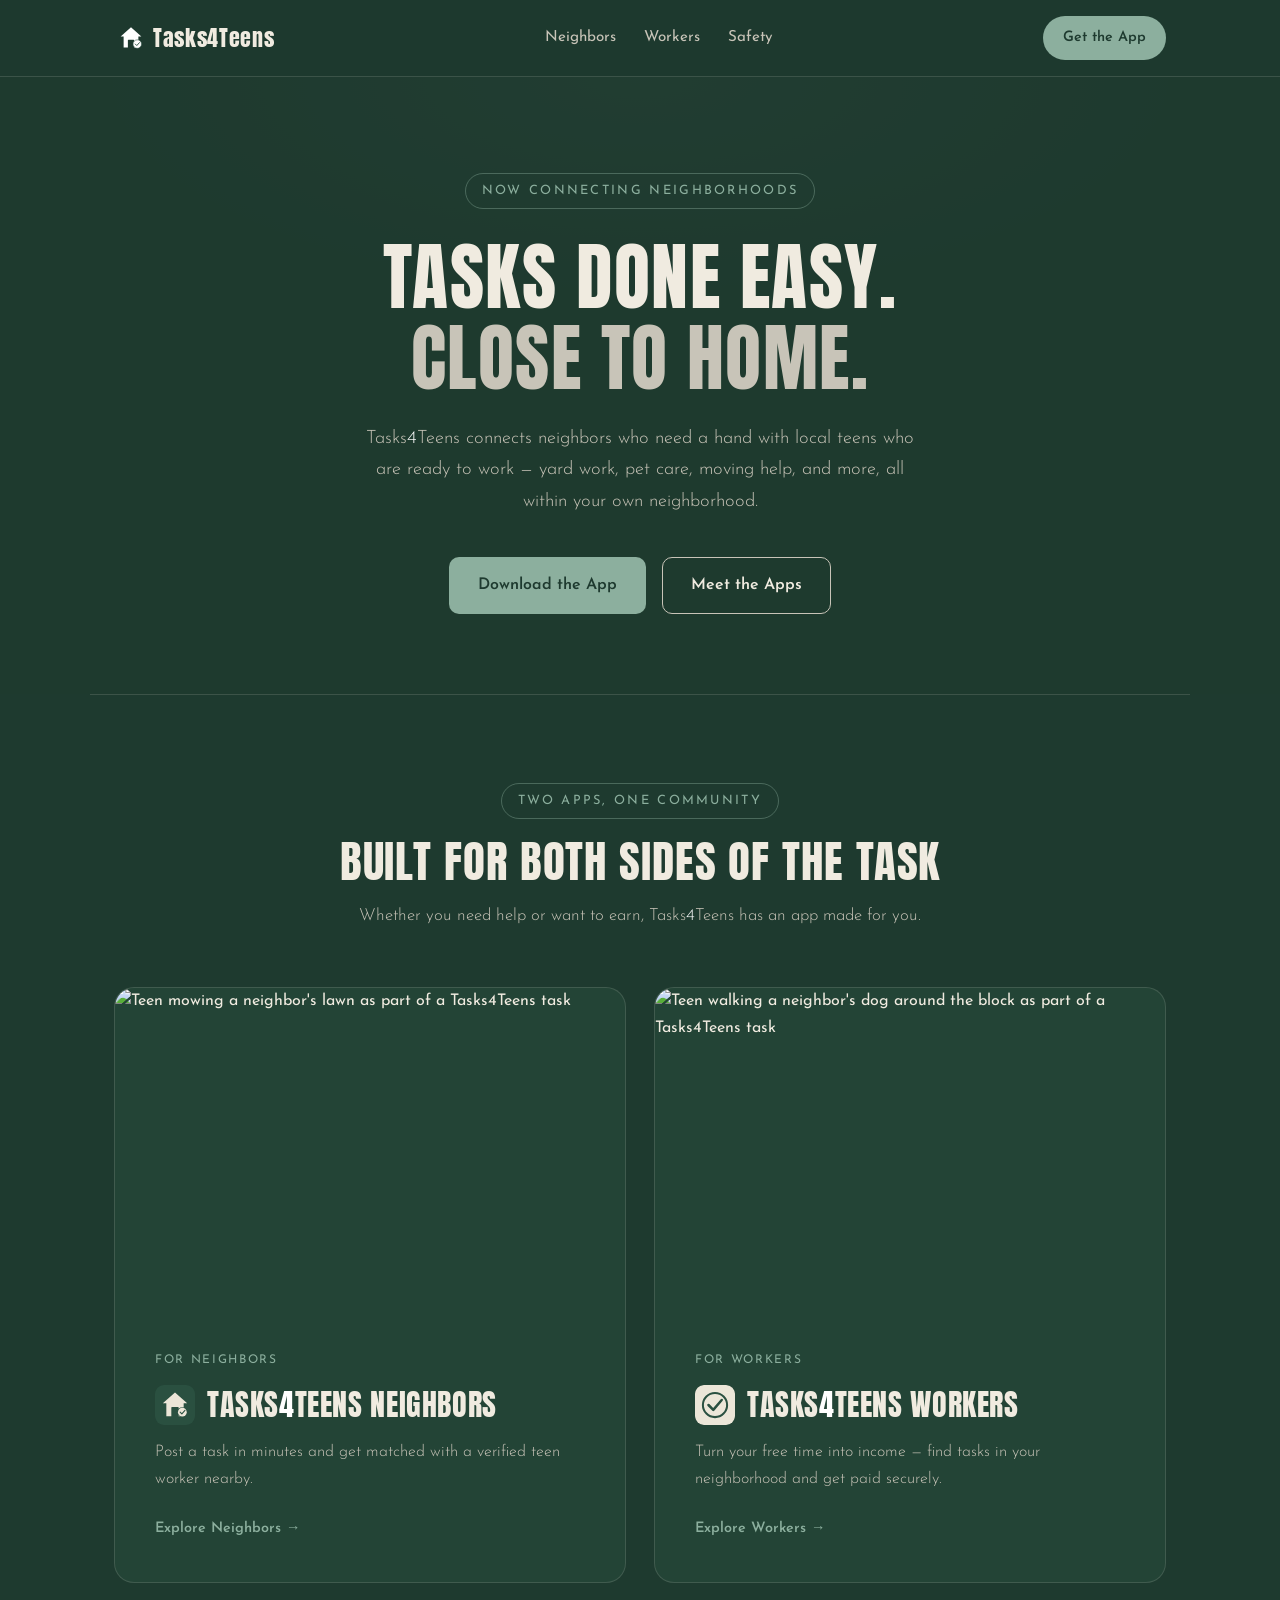
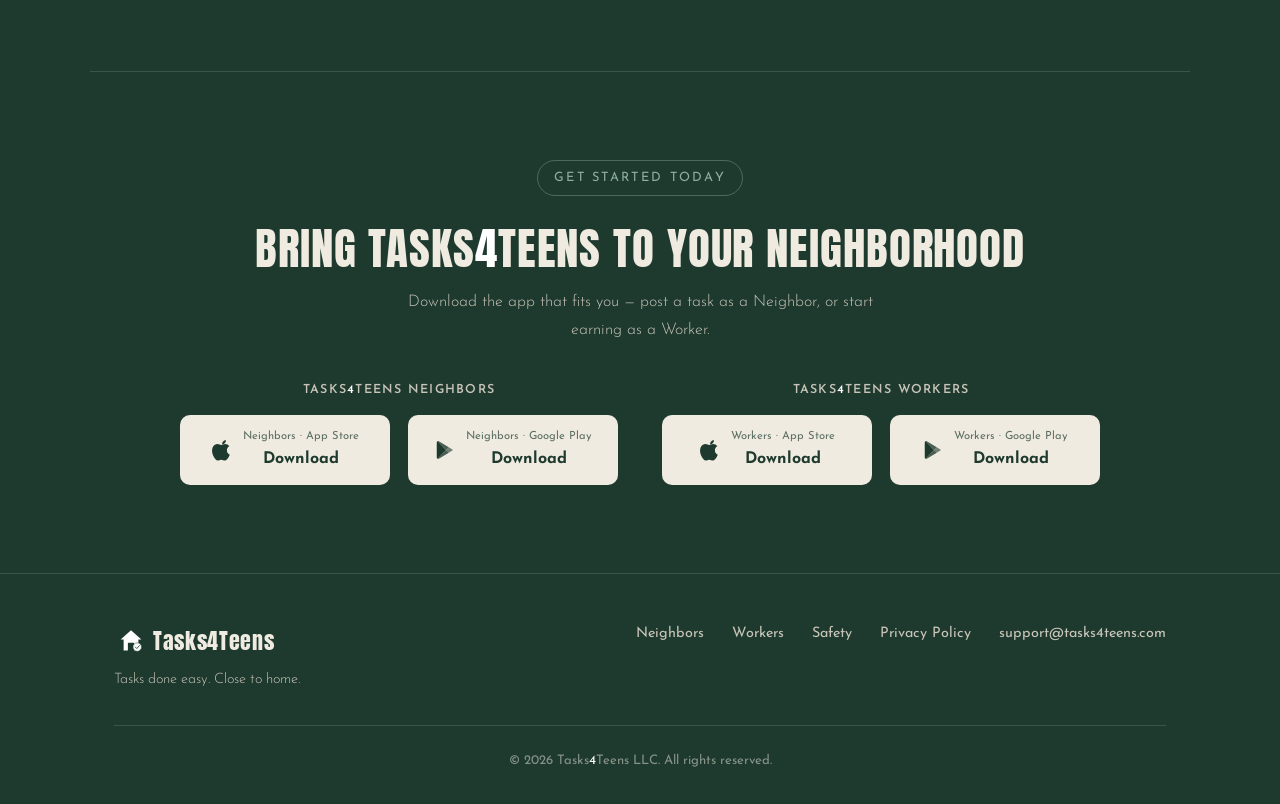
==== index.html @ 69cacaac "Add blurred background photo slideshow to hero (index.html only) Five lifestyle photos crossfade beh" ====
<!DOCTYPE html>
<html lang="en">
<head>
<meta charset="UTF-8">
<meta name="viewport" content="width=device-width, initial-scale=1.0">
<title>Tasks4Teens — Tasks done easy. Close to home.</title>
<meta name="description" content="Tasks4Teens connects neighbors who need help with local teens ready to work. Yard work, pet care, moving help, and more — done easy, close to home.">
<link rel="icon" type="image/svg+xml" href="assets/neighbors-icon-option3-warmcream.svg">
<link rel="preconnect" href="https://fonts.googleapis.com">
<link rel="preconnect" href="https://fonts.gstatic.com" crossorigin>
<link href="https://fonts.googleapis.com/css2?family=Anton&family=Josefin+Sans:wght@300;400;500;600;700&display=swap" rel="stylesheet">
<link rel="stylesheet" href="assets/styles.css">
</head>
<body>

<header>
  <nav class="wrap">
    <a class="logo" href="index.html"><img class="logo-icon" src="assets/logo-mark-white.svg" alt=""><span class="wordmark">Tasks<span>4</span>Teens</span></a>
    <ul class="nav-links">
      <li><a href="neighbors.html">Neighbors</a></li>
      <li><a href="workers.html">Workers</a></li>
      <li><a href="safety.html">Safety</a></li>
    </ul>
    <a href="#download" class="nav-cta">Get the App</a>
  </nav>
</header>

<main>
  <section class="hero">
    <div class="hero-bg" aria-hidden="true">
      <img class="hero-bg-photo" src="https://images.unsplash.com/photo-1758523670991-ee93bc48d81d?auto=format&amp;fit=crop&amp;w=1600&amp;q=70" alt="">
      <img class="hero-bg-photo" src="https://images.unsplash.com/photo-1669833886433-0d54434a58ad?auto=format&amp;fit=crop&amp;w=1600&amp;q=70" alt="" loading="lazy">
      <img class="hero-bg-photo" src="https://images.unsplash.com/photo-1710677442461-52bbc2ce760b?auto=format&amp;fit=crop&amp;w=1600&amp;q=70" alt="" loading="lazy">
      <img class="hero-bg-photo" src="https://images.unsplash.com/photo-1758685733907-42e9651721f5?auto=format&amp;fit=crop&amp;w=1600&amp;q=70" alt="" loading="lazy">
      <img class="hero-bg-photo" src="https://images.unsplash.com/photo-1562778380-180f296dd897?auto=format&amp;fit=crop&amp;w=1600&amp;q=70" alt="" loading="lazy">
      <div class="hero-bg-overlay"></div>
    </div>
    <div class="wrap">
      <span class="eyebrow">Now connecting neighborhoods</span>
      <h1>Tasks done easy.<br><span class="line2">Close to home.</span></h1>
      <p class="sub">Tasks<span style="color:#ffffff">4</span>Teens connects neighbors who need a hand with local teens who are ready to work — yard work, pet care, moving help, and more, all within your own neighborhood.</p>
      <div class="hero-actions">
        <a href="#download" class="btn btn-primary">Download the App</a>
        <a href="#neighbors" class="btn btn-outline">Meet the Apps</a>
      </div>
    </div>
  </section>

  <div class="divider"></div>

  <section id="neighbors">
    <div class="wrap">
      <div class="section-head">
        <span class="eyebrow">Two apps, one community</span>
        <h2>Built for both sides of the task</h2>
        <p>Whether you need help or want to earn, Tasks<span style="color:#ffffff">4</span>Teens has an app made for you.</p>
      </div>
      <div class="audience-grid">
        <a class="audience-card teaser-card" href="neighbors.html">
          <img
            class="card-photo"
            src="https://images.unsplash.com/photo-1690068023694-053da714f95f?auto=format&amp;fit=crop&amp;w=900&amp;q=80"
            alt="Teen mowing a neighbor's lawn as part of a Tasks4Teens task"
            loading="lazy"
          >
          <div class="card-body">
            <span class="tag">For Neighbors</span>
            <div class="card-heading">
              <img class="card-icon" src="assets/neighbors-icon-option3-warmcream.svg" alt="Tasks4Teens Neighbors app icon">
              <h3>Tasks<span style="color:#ffffff">4</span>Teens Neighbors</h3>
            </div>
            <p>Post a task in minutes and get matched with a verified teen worker nearby.</p>
            <span class="teaser-link">Explore Neighbors →</span>
          </div>
        </a>
        <a class="audience-card teaser-card" href="workers.html">
          <img
            class="card-photo"
            src="https://images.unsplash.com/photo-1530700131180-d43d9b8cc41f?auto=format&amp;fit=crop&amp;w=900&amp;q=80"
            alt="Teen walking a neighbor's dog around the block as part of a Tasks4Teens task"
            loading="lazy"
          >
          <div class="card-body">
            <span class="tag">For Workers</span>
            <div class="card-heading">
              <img class="card-icon" src="assets/workers-icon-option3-warmcream.svg" alt="Tasks4Teens Workers app icon">
              <h3>Tasks<span style="color:#ffffff">4</span>Teens Workers</h3>
            </div>
            <p>Turn your free time into income — find tasks in your neighborhood and get paid securely.</p>
            <span class="teaser-link">Explore Workers →</span>
          </div>
        </a>
      </div>
    </div>
  </section>

  <div class="divider"></div>

  <section class="download" id="download">
    <div class="wrap">
      <span class="eyebrow">Get started today</span>
      <h2>Bring Tasks<span style="color:#ffffff">4</span>Teens to your neighborhood</h2>
      <p>Download the app that fits you — post a task as a Neighbor, or start earning as a Worker.</p>
      <div class="download-groups">
        <div class="download-group">
          <span class="download-group-label">Tasks<span style="color:#ffffff">4</span>Teens Neighbors</span>
          <div class="download-buttons">
            <!-- TODO: swap href="#" for the real App Store link once the Neighbors app is approved -->
            <a href="#" class="store-btn" aria-label="Download Tasks4Teens Neighbors on the App Store">
              <svg class="store-icon" viewBox="0 0 24 24" fill="currentColor"><path d="M16.365 1.43c0 1.14-.462 2.09-1.14 2.83-.75.83-1.99 1.47-3.06 1.39-.13-1.09.44-2.24 1.1-2.94.75-.83 2.03-1.44 3.1-1.28zM20.5 17.2c-.53 1.22-.78 1.77-1.46 2.85-.95 1.52-2.29 3.41-3.95 3.42-1.47.02-1.85-.96-3.84-.95-1.99.01-2.41.97-3.88.95-1.66-.02-2.93-1.72-3.88-3.24-2.66-4.2-2.94-9.13-1.3-11.76 1.17-1.88 3.02-2.98 4.75-2.98 1.76 0 2.87 1 4.33 1 1.42 0 2.28-1 4.33-1 1.54 0 3.17.84 4.33 2.29-3.8 2.08-3.18 7.5.57 9.42z"/></svg>
              <span><small>Neighbors · App Store</small><strong>Download</strong></span>
            </a>
            <!-- TODO: swap href="#" for the real Google Play link once the Neighbors app is approved on Android -->
            <a href="#" class="store-btn" aria-label="Download Tasks4Teens Neighbors on Google Play">
              <svg class="store-icon" viewBox="0 0 24 24" fill="currentColor"><path d="M3.6 2.6c-.4.4-.6.9-.6 1.5v15.8c0 .6.2 1.1.6 1.5l.1.1L13 12 3.7 2.5l-.1.1z"/><path d="M16.1 15l-3.1-3-9.4 9.4c.4.4 1 .5 1.6.2l10.9-6.6z" opacity=".8"/><path d="M16.1 9l-3.1 3L3.6 2.6c.4-.4 1-.5 1.6-.2l10.9 6.6z" opacity=".8"/><path d="M16.1 9L19.7 11.1c.5.3.8.8.8.9s-.3.6-.8.9L16.1 15l-3.2-3 3.2-3z" opacity=".6"/></svg>
              <span><small>Neighbors · Google Play</small><strong>Download</strong></span>
            </a>
          </div>
        </div>
        <div class="download-group">
          <span class="download-group-label">Tasks<span style="color:#ffffff">4</span>Teens Workers</span>
          <div class="download-buttons">
            <!-- TODO: swap href="#" for the real App Store link once the Workers app is approved -->
            <a href="#" class="store-btn" aria-label="Download Tasks4Teens Workers on the App Store">
              <svg class="store-icon" viewBox="0 0 24 24" fill="currentColor"><path d="M16.365 1.43c0 1.14-.462 2.09-1.14 2.83-.75.83-1.99 1.47-3.06 1.39-.13-1.09.44-2.24 1.1-2.94.75-.83 2.03-1.44 3.1-1.28zM20.5 17.2c-.53 1.22-.78 1.77-1.46 2.85-.95 1.52-2.29 3.41-3.95 3.42-1.47.02-1.85-.96-3.84-.95-1.99.01-2.41.97-3.88.95-1.66-.02-2.93-1.72-3.88-3.24-2.66-4.2-2.94-9.13-1.3-11.76 1.17-1.88 3.02-2.98 4.75-2.98 1.76 0 2.87 1 4.33 1 1.42 0 2.28-1 4.33-1 1.54 0 3.17.84 4.33 2.29-3.8 2.08-3.18 7.5.57 9.42z"/></svg>
              <span><small>Workers · App Store</small><strong>Download</strong></span>
            </a>
            <!-- TODO: swap href="#" for the real Google Play link once the Workers app is approved -->
            <a href="#" class="store-btn" aria-label="Download Tasks4Teens Workers on Google Play">
              <svg class="store-icon" viewBox="0 0 24 24" fill="currentColor"><path d="M3.6 2.6c-.4.4-.6.9-.6 1.5v15.8c0 .6.2 1.1.6 1.5l.1.1L13 12 3.7 2.5l-.1.1z"/><path d="M16.1 15l-3.1-3-9.4 9.4c.4.4 1 .5 1.6.2l10.9-6.6z" opacity=".8"/><path d="M16.1 9l-3.1 3L3.6 2.6c.4-.4 1-.5 1.6-.2l10.9 6.6z" opacity=".8"/><path d="M16.1 9L19.7 11.1c.5.3.8.8.8.9s-.3.6-.8.9L16.1 15l-3.2-3 3.2-3z" opacity=".6"/></svg>
              <span><small>Workers · Google Play</small><strong>Download</strong></span>
            </a>
          </div>
        </div>
      </div>
    </div>
  </section>
</main>

<footer>
  <div class="wrap">
    <div class="footer-grid">
      <div>
        <a class="logo" href="index.html"><img class="logo-icon" src="assets/logo-mark-white.svg" alt=""><span class="wordmark">Tasks<span>4</span>Teens</span></a>
        <p class="footer-tagline">Tasks done easy. Close to home.</p>
      </div>
      <ul class="footer-links">
        <li><a href="neighbors.html">Neighbors</a></li>
        <li><a href="workers.html">Workers</a></li>
        <li><a href="safety.html">Safety</a></li>
        <li><a href="https://cwbailsco.github.io/tasks4teens-privacy">Privacy Policy</a></li>
        <li><a href="mailto:support@tasks4teens.com">support@tasks4teens.com</a></li>
      </ul>
    </div>
    <div class="footer-bottom">
      &copy; 2026 Tasks<span style="color:#ffffff">4</span>Teens LLC. All rights reserved.
    </div>
  </div>
</footer>

</body>
</html>
---- assets/styles.css ----
/* Tasks4Teens shared site styles — used by index.html, neighbors.html,
   workers.html, safety.html.

   Color tokens are semantic (--surface, --text, --accent, ...) rather than
   named after a literal color, because workers.html re-declares this same
   :root block with light-theme values after this stylesheet loads. Every
   rule below should reference the tokens, never a literal hex/rgb, so a
   page can re-theme itself just by overriding :root. */

:root {
  --surface: #1e3a2f;
  --surface-rgb: 30, 58, 47;
  --surface-alt: #24483a;
  --surface-card: #234436;
  --text: #f0ebe0;
  --text-rgb: 240, 235, 224;
  --text-muted: #c8c4b8;
  --accent: #8caf9e;
  --accent-rgb: 140, 175, 158;
  --accent-hover: #a0c3b2;
  --pill-hover: #ffffff;
  --border: rgba(var(--text-rgb), 0.14);
}

* { box-sizing: border-box; margin: 0; padding: 0; }

html { scroll-behavior: smooth; }

body {
  background: var(--surface);
  color: var(--text);
  font-family: 'Josefin Sans', sans-serif;
  font-weight: 400;
  line-height: 1.7;
  -webkit-font-smoothing: antialiased;
}

h1, h2, h3, .display {
  font-family: 'Anton', sans-serif;
  font-weight: 400;
  text-transform: uppercase;
  letter-spacing: 0.02em;
  line-height: 1.1;
}

a { color: var(--accent); text-decoration: none; }
a:hover { text-decoration: underline; }

img, svg { max-width: 100%; display: block; }

.wrap {
  max-width: 1100px;
  margin: 0 auto;
  padding: 0 24px;
}

/* Nav */
header {
  position: sticky;
  top: 0;
  z-index: 50;
  background: rgba(var(--surface-rgb), 0.92);
  backdrop-filter: blur(8px);
  border-bottom: 1px solid var(--border);
}
nav.wrap {
  display: flex;
  align-items: center;
  justify-content: space-between;
  padding-top: 16px;
  padding-bottom: 16px;
}
.logo {
  display: inline-flex;
  align-items: center;
  gap: 5px;
  font-family: 'Anton', sans-serif;
  font-size: 1.4rem;
  letter-spacing: 0.03em;
  color: var(--text);
}
.logo:hover { text-decoration: none; }
.logo-icon {
  width: 34px;
  height: 34px;
  flex-shrink: 0;
}
.nav-links {
  display: flex;
  gap: 28px;
  list-style: none;
  font-size: 0.95rem;
}
.nav-links a { color: var(--text-muted); }
.nav-links a.active { color: var(--text); font-weight: 600; }
.nav-cta {
  background: var(--accent);
  color: var(--surface);
  padding: 10px 20px;
  border-radius: 999px;
  font-weight: 600;
  font-size: 0.9rem;
}
.nav-cta:hover { text-decoration: none; background: var(--accent-hover); }
.nav-toggle { display: none; }

@media (max-width: 720px) {
  .nav-links { display: none; }
}

/* Hero */
.hero {
  position: relative;
  overflow: hidden;
  padding: 96px 0 80px;
  text-align: center;
  background:
    radial-gradient(ellipse 60% 50% at 50% 0%, rgba(var(--accent-rgb), 0.14), transparent 70%),
    var(--surface);
}
.hero-bg {
  position: absolute;
  inset: 0;
  z-index: 0;
  overflow: hidden;
}
.hero-bg-photo {
  position: absolute;
  inset: 0;
  width: 100%;
  height: 100%;
  object-fit: cover;
  filter: blur(8px);
  opacity: 0;
  animation: heroBgFade 27.5s infinite;
}
.hero-bg-photo:nth-child(1) { animation-delay: 0s; }
.hero-bg-photo:nth-child(2) { animation-delay: 5.5s; }
.hero-bg-photo:nth-child(3) { animation-delay: 11s; }
.hero-bg-photo:nth-child(4) { animation-delay: 16.5s; }
.hero-bg-photo:nth-child(5) { animation-delay: 22s; }
.hero-bg-overlay {
  position: absolute;
  inset: 0;
  background: rgba(30, 58, 47, 0.8);
}
.hero > .wrap {
  position: relative;
  z-index: 1;
}

@keyframes heroBgFade {
  0%, 100% { opacity: 0; }
  5% { opacity: 1; }
  15% { opacity: 1; }
  20% { opacity: 0; }
}

@media (prefers-reduced-motion: reduce) {
  .hero-bg-photo {
    animation: none;
    opacity: 0;
  }
  .hero-bg-photo:first-child {
    opacity: 1;
  }
}
.eyebrow {
  display: inline-block;
  font-size: 0.8rem;
  letter-spacing: 0.18em;
  text-transform: uppercase;
  color: var(--accent);
  border: 1px solid rgba(var(--accent-rgb), 0.4);
  border-radius: 999px;
  padding: 6px 16px;
  margin-bottom: 28px;
}
.hero h1 {
  font-size: clamp(2.6rem, 6vw, 4.6rem);
  color: var(--text);
  margin-bottom: 8px;
}
.hero h1 .line2 { color: var(--text-muted); }
.hero p.sub {
  max-width: 560px;
  margin: 24px auto 40px;
  font-size: 1.15rem;
  color: var(--text-muted);
  font-weight: 300;
}
.hero-actions {
  display: flex;
  gap: 16px;
  justify-content: center;
  flex-wrap: wrap;
}

/* Page intro (used by neighbors/workers/safety in place of the hero) */
.page-intro { padding: 64px 0 56px; }
.page-title-row {
  display: flex;
  align-items: center;
  justify-content: center;
  gap: 14px;
  margin-bottom: 12px;
}
.page-icon {
  width: 48px;
  height: 48px;
  border-radius: 11px;
  flex-shrink: 0;
}

/* Buttons */
.btn {
  display: inline-flex;
  align-items: center;
  gap: 10px;
  padding: 14px 28px;
  border-radius: 10px;
  font-weight: 600;
  font-size: 1rem;
  border: 1px solid transparent;
  transition: transform 0.15s ease, background 0.15s ease;
}
.btn:hover { transform: translateY(-2px); text-decoration: none; }
.btn-primary { background: var(--accent); color: var(--surface); }
.btn-primary:hover { background: var(--accent-hover); }
.btn-outline { border-color: var(--text-muted); color: var(--text); }
.btn-outline:hover { background: rgba(var(--text-rgb), 0.06); }

.store-btn {
  display: inline-flex;
  align-items: center;
  gap: 10px;
  background: var(--text);
  color: var(--surface);
  padding: 12px 22px;
  border-radius: 10px;
  font-weight: 600;
  min-width: 210px;
  justify-content: center;
}
.store-btn:hover { background: var(--pill-hover); text-decoration: none; transform: translateY(-2px); }
.store-btn small { display: block; font-weight: 400; font-size: 0.7rem; opacity: 0.7; }
.store-btn strong { font-size: 1rem; font-family: 'Josefin Sans', sans-serif; }
.store-icon { width: 22px; height: 22px; flex-shrink: 0; }

/* Section framing */
section { padding: 88px 0; }
.section-head { text-align: center; max-width: 640px; margin: 0 auto 56px; }
.section-head .eyebrow { margin-bottom: 18px; }
.section-head h1, .section-head h2 { font-size: clamp(2rem, 4vw, 2.8rem); color: var(--text); margin-bottom: 16px; }
.section-head p { color: var(--text-muted); font-size: 1.05rem; font-weight: 300; }

.divider {
  height: 1px;
  background: var(--border);
  max-width: 1100px;
  margin: 0 auto;
}

/* Neighbors / Workers cards */
.audience-grid {
  display: grid;
  grid-template-columns: 1fr 1fr;
  gap: 28px;
}
@media (max-width: 800px) {
  .audience-grid { grid-template-columns: 1fr; }
}
.audience-card {
  background: var(--surface-card);
  border: 1px solid var(--border);
  border-radius: 20px;
  overflow: hidden;
}
.detail-card {
  max-width: 640px;
  margin: 0 auto;
}
.teaser-card {
  display: block;
  color: inherit;
  transition: transform 0.15s ease, border-color 0.15s ease;
}
.teaser-card:hover {
  transform: translateY(-3px);
  border-color: rgba(var(--accent-rgb), 0.5);
  text-decoration: none;
}
.teaser-link {
  display: inline-flex;
  align-items: center;
  gap: 6px;
  color: var(--accent);
  font-weight: 600;
  font-size: 0.9rem;
}
.card-photo {
  width: 100%;
  aspect-ratio: 16 / 10;
  object-fit: cover;
  display: block;
}
.card-body {
  padding: 40px;
}
.audience-card .tag {
  display: inline-block;
  font-size: 0.75rem;
  letter-spacing: 0.14em;
  text-transform: uppercase;
  color: var(--accent);
  margin-bottom: 14px;
}
.card-heading {
  display: flex;
  align-items: center;
  gap: 12px;
  margin-bottom: 14px;
}
.card-icon {
  width: 40px;
  height: 40px;
  border-radius: 9px;
  flex-shrink: 0;
}
.audience-card h3 {
  font-size: 1.9rem;
  color: var(--text);
}
.audience-card p {
  color: var(--text-muted);
  font-weight: 300;
  margin-bottom: 22px;
}
.audience-card ul {
  list-style: none;
  margin-bottom: 26px;
}
.audience-card li {
  padding-left: 26px;
  position: relative;
  margin-bottom: 10px;
  color: var(--text);
  font-size: 0.95rem;
}
.audience-card li::before {
  content: "✓";
  position: absolute;
  left: 0;
  color: var(--accent);
  font-weight: 700;
}
.detail-card ul {
  margin-bottom: 0;
}

/* How it works */
.steps {
  display: grid;
  grid-template-columns: repeat(3, 1fr);
  gap: 32px;
}
@media (max-width: 800px) {
  .steps { grid-template-columns: 1fr; }
}
.step {
  text-align: center;
  padding: 0 12px;
}
.step-num {
  width: 56px;
  height: 56px;
  border-radius: 50%;
  background: rgba(var(--accent-rgb), 0.12);
  border: 1px solid rgba(var(--accent-rgb), 0.4);
  color: var(--accent);
  font-family: 'Anton', sans-serif;
  font-size: 1.4rem;
  display: flex;
  align-items: center;
  justify-content: center;
  margin: 0 auto 20px;
}
.step h3 {
  font-size: 1.2rem;
  color: var(--text);
  margin-bottom: 10px;
  text-transform: none;
  font-family: 'Josefin Sans', sans-serif;
  font-weight: 700;
}
.step p {
  color: var(--text-muted);
  font-size: 0.95rem;
  font-weight: 300;
}

/* Trust & safety */
.trust {
  background: var(--surface-alt);
}
.trust-grid {
  display: grid;
  grid-template-columns: repeat(4, 1fr);
  gap: 24px;
}
@media (max-width: 900px) {
  .trust-grid { grid-template-columns: repeat(2, 1fr); }
}
@media (max-width: 520px) {
  .trust-grid { grid-template-columns: 1fr; }
}
.trust-item {
  text-align: center;
  padding: 8px;
}
.trust-icon {
  width: 48px;
  height: 48px;
  margin: 0 auto 16px;
  color: var(--accent);
}
.trust-item h3 {
  font-size: 1rem;
  color: var(--text);
  text-transform: none;
  font-family: 'Josefin Sans', sans-serif;
  font-weight: 700;
  margin-bottom: 8px;
}
.trust-item p {
  color: var(--text-muted);
  font-size: 0.9rem;
  font-weight: 300;
}

/* Download CTA */
.download {
  text-align: center;
}
.download h2 { font-size: clamp(2rem, 4vw, 2.8rem); margin-bottom: 16px; }
.download p { color: var(--text-muted); max-width: 480px; margin: 0 auto 36px; font-weight: 300; }
.download-buttons {
  display: flex;
  gap: 18px;
  justify-content: center;
  flex-wrap: wrap;
}
.download-groups {
  display: flex;
  gap: 44px;
  justify-content: center;
  flex-wrap: wrap;
}
.download-group {
  display: flex;
  flex-direction: column;
  align-items: center;
  gap: 14px;
}
.download-group-label {
  font-size: 0.78rem;
  font-weight: 600;
  letter-spacing: 0.1em;
  text-transform: uppercase;
  color: var(--text-muted);
}

/* Footer */
footer {
  border-top: 1px solid var(--border);
  padding: 48px 0 32px;
}
.footer-grid {
  display: flex;
  justify-content: space-between;
  align-items: flex-start;
  flex-wrap: wrap;
  gap: 24px;
  margin-bottom: 32px;
}
footer .logo { margin-bottom: 8px; }
.footer-tagline {
  color: var(--text-muted);
  font-size: 0.9rem;
  font-weight: 300;
}
.footer-links {
  display: flex;
  gap: 28px;
  list-style: none;
  font-size: 0.9rem;
}
.footer-links a { color: var(--text-muted); }
.footer-bottom {
  color: rgba(var(--text-rgb), 0.5);
  font-size: 0.82rem;
  text-align: center;
  padding-top: 24px;
  border-top: 1px solid var(--border);
}
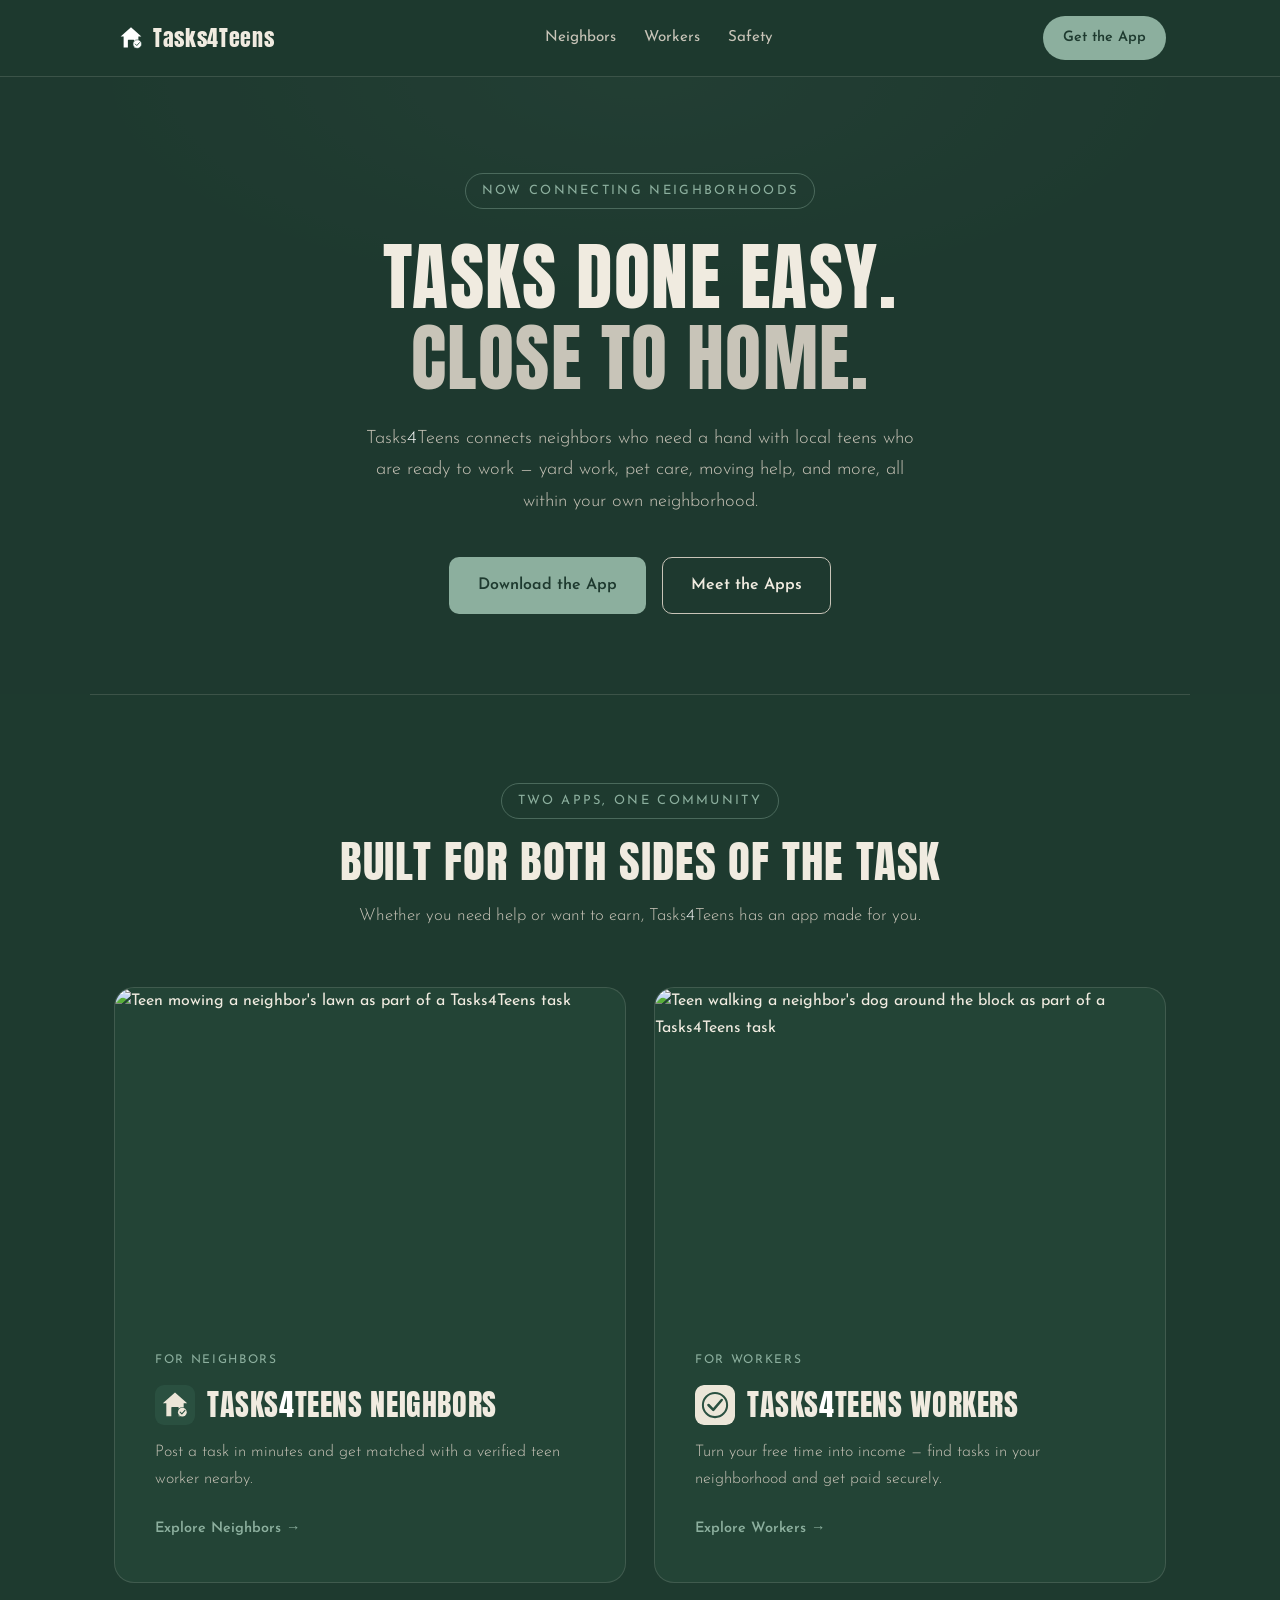
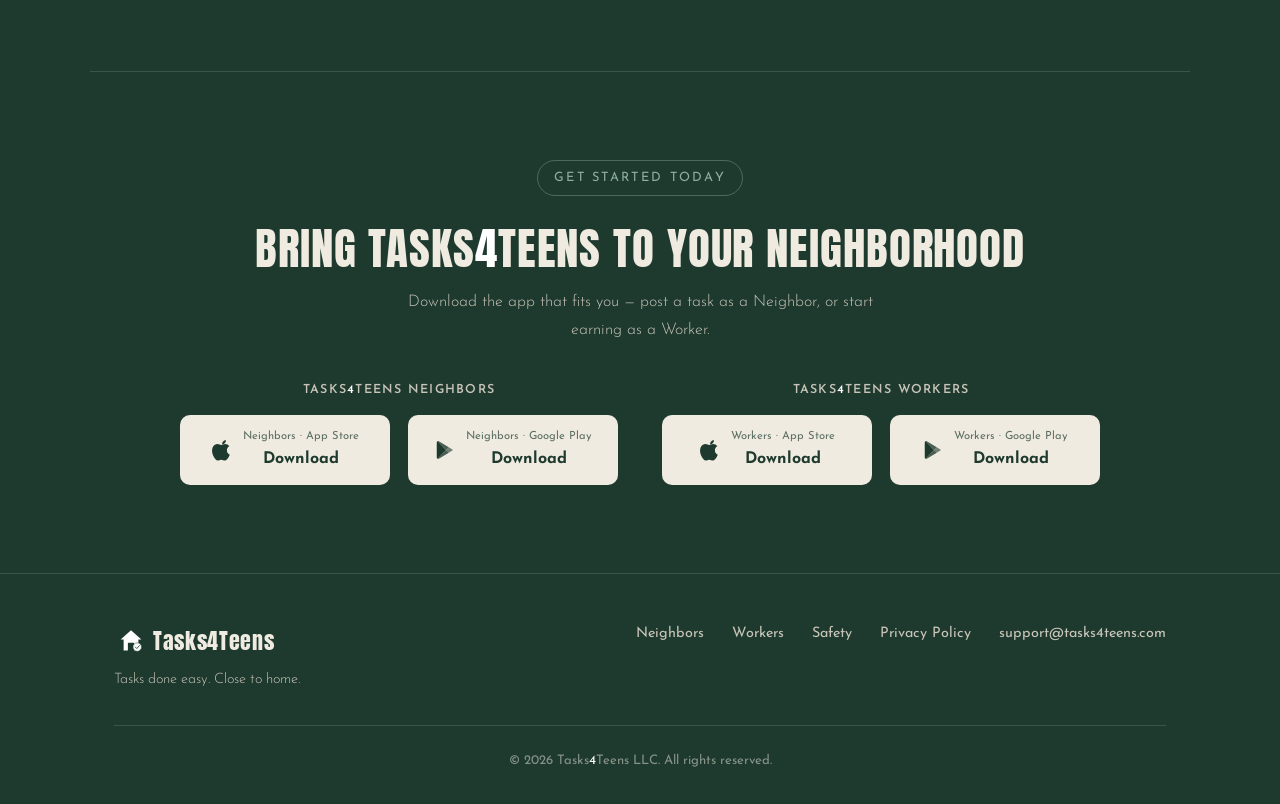
==== commit d81080fe: "Lighten hero overlay and swap in the requested 5-photo set Overlay opacity: rgba(30,58,47,0.8) -> 0." ====
--- a/index.html
+++ b/index.html
@@ -28,11 +28,11 @@
 <main>
   <section class="hero">
     <div class="hero-bg" aria-hidden="true">
-      <img class="hero-bg-photo" src="https://images.unsplash.com/photo-1758523670991-ee93bc48d81d?auto=format&amp;fit=crop&amp;w=1600&amp;q=70" alt="">
-      <img class="hero-bg-photo" src="https://images.unsplash.com/photo-1669833886433-0d54434a58ad?auto=format&amp;fit=crop&amp;w=1600&amp;q=70" alt="" loading="lazy">
-      <img class="hero-bg-photo" src="https://images.unsplash.com/photo-1710677442461-52bbc2ce760b?auto=format&amp;fit=crop&amp;w=1600&amp;q=70" alt="" loading="lazy">
-      <img class="hero-bg-photo" src="https://images.unsplash.com/photo-1758685733907-42e9651721f5?auto=format&amp;fit=crop&amp;w=1600&amp;q=70" alt="" loading="lazy">
-      <img class="hero-bg-photo" src="https://images.unsplash.com/photo-1562778380-180f296dd897?auto=format&amp;fit=crop&amp;w=1600&amp;q=70" alt="" loading="lazy">
+      <img class="hero-bg-photo" src="https://images.unsplash.com/photo-1710677442461-52bbc2ce760b?auto=format&amp;fit=crop&amp;w=1600&amp;q=70" alt="">
+      <img class="hero-bg-photo" src="https://images.unsplash.com/photo-1483385573908-0a2108937c4a?auto=format&amp;fit=crop&amp;w=1600&amp;q=70" alt="" loading="lazy">
+      <img class="hero-bg-photo" src="https://images.unsplash.com/photo-1731082686849-d2e0a4d2c70c?auto=format&amp;fit=crop&amp;w=1600&amp;q=70" alt="" loading="lazy">
+      <img class="hero-bg-photo" src="https://images.unsplash.com/photo-1683536816488-5cd8f78f7bbe?auto=format&amp;fit=crop&amp;w=1600&amp;q=70" alt="" loading="lazy">
+      <img class="hero-bg-photo" src="https://images.unsplash.com/photo-1673865642228-288f5db96954?auto=format&amp;fit=crop&amp;w=1600&amp;q=70" alt="" loading="lazy">
       <div class="hero-bg-overlay"></div>
     </div>
     <div class="wrap">
--- a/assets/styles.css
+++ b/assets/styles.css
@@ -130,7 +130,6 @@
   width: 100%;
   height: 100%;
   object-fit: cover;
-  filter: blur(8px);
   opacity: 0;
   animation: heroBgFade 27.5s infinite;
 }
@@ -142,7 +141,7 @@
 .hero-bg-overlay {
   position: absolute;
   inset: 0;
-  background: rgba(30, 58, 47, 0.8);
+  background: rgba(30, 58, 47, 0.7);
 }
 .hero > .wrap {
   position: relative;
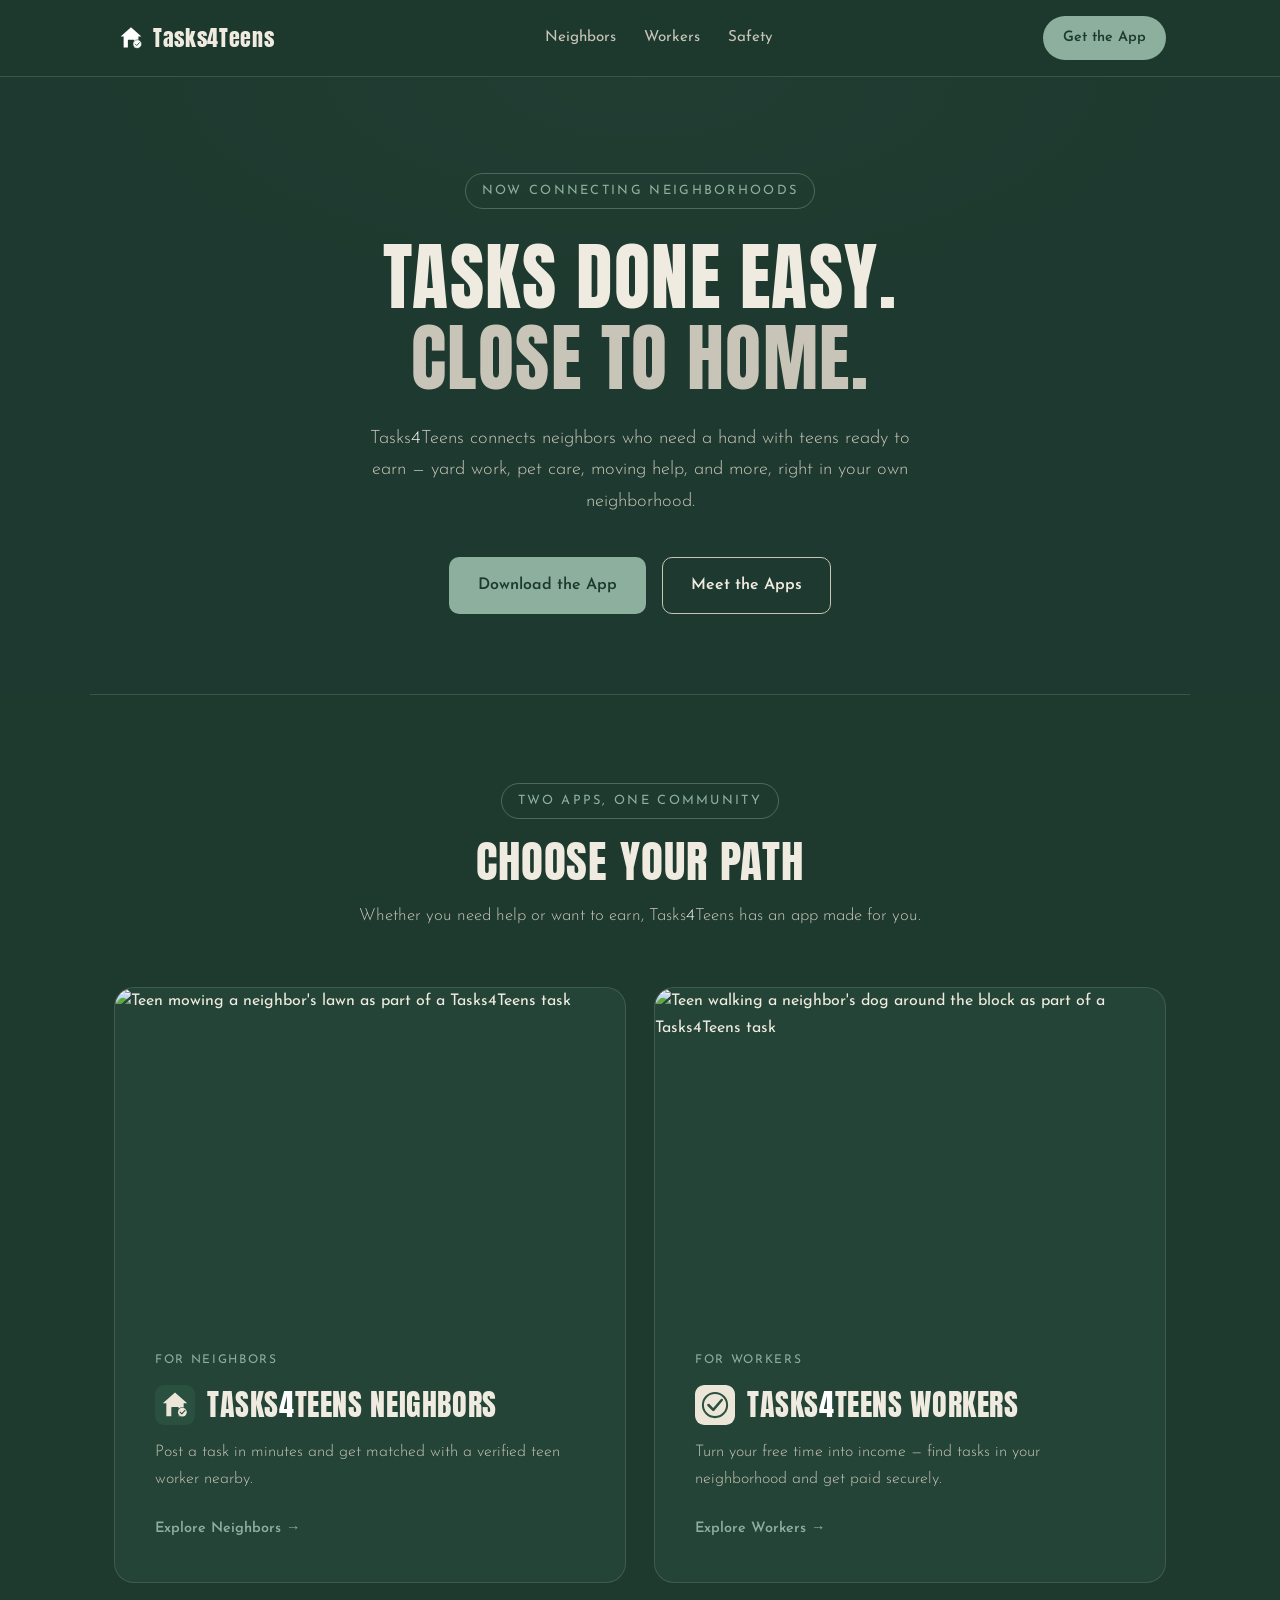
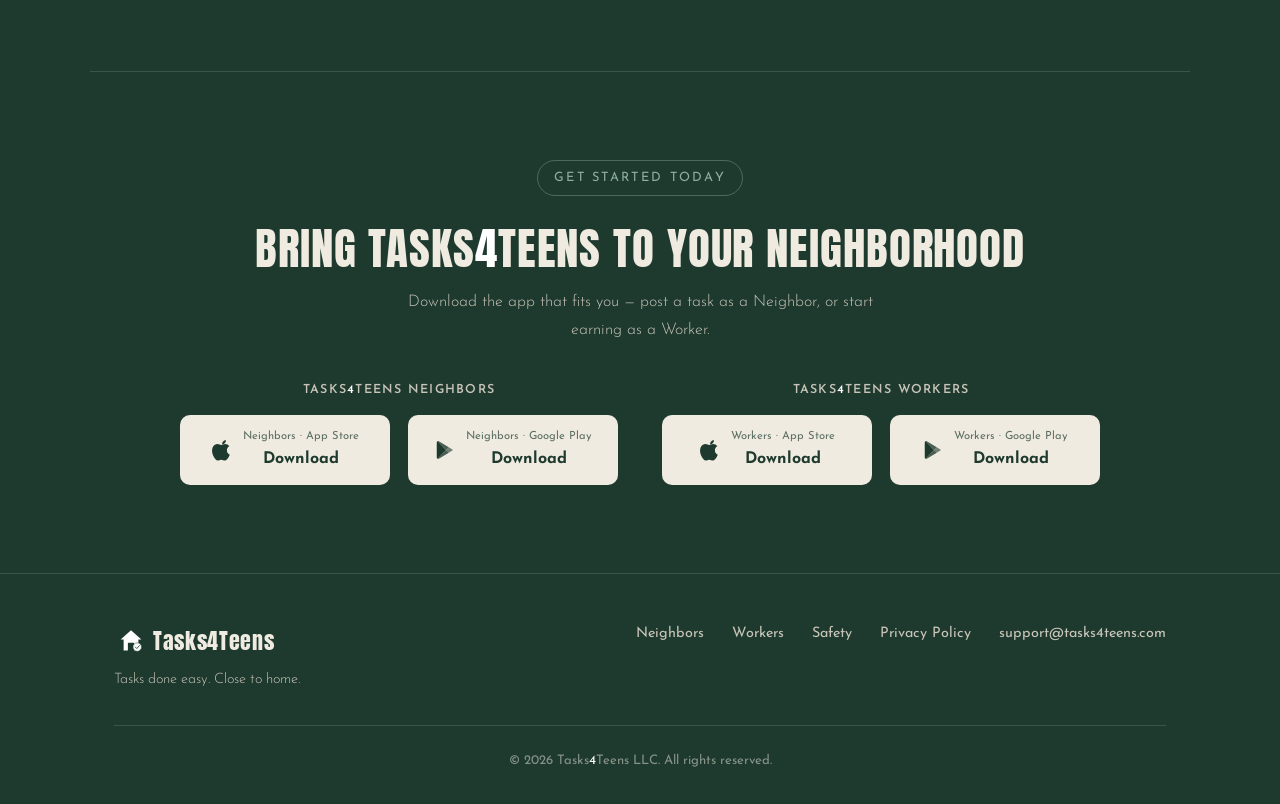
==== commit 8c04e72b: "Simplify teaser heading, refresh hero subhead copy - Teaser section h2: "Built for both sides of the" ====
--- a/index.html
+++ b/index.html
@@ -38,7 +38,7 @@
     <div class="wrap">
       <span class="eyebrow">Now connecting neighborhoods</span>
       <h1>Tasks done easy.<br><span class="line2">Close to home.</span></h1>
-      <p class="sub">Tasks<span style="color:#ffffff">4</span>Teens connects neighbors who need a hand with local teens who are ready to work — yard work, pet care, moving help, and more, all within your own neighborhood.</p>
+      <p class="sub">Tasks<span style="color:#ffffff">4</span>Teens connects neighbors who need a hand with teens ready to earn — yard work, pet care, moving help, and more, right in your own neighborhood.</p>
       <div class="hero-actions">
         <a href="#download" class="btn btn-primary">Download the App</a>
         <a href="#neighbors" class="btn btn-outline">Meet the Apps</a>
@@ -52,7 +52,7 @@
     <div class="wrap">
       <div class="section-head">
         <span class="eyebrow">Two apps, one community</span>
-        <h2>Built for both sides of the task</h2>
+        <h2>Choose your path</h2>
         <p>Whether you need help or want to earn, Tasks<span style="color:#ffffff">4</span>Teens has an app made for you.</p>
       </div>
       <div class="audience-grid">
--- a/assets/styles.css
+++ b/assets/styles.css
@@ -130,8 +130,8 @@
   width: 100%;
   height: 100%;
   object-fit: cover;
-  opacity: 0;
-  animation: heroBgFade 27.5s infinite;
+  transform: translateX(100%);
+  animation: heroBgSlide 27.5s infinite;
 }
 .hero-bg-photo:nth-child(1) { animation-delay: 0s; }
 .hero-bg-photo:nth-child(2) { animation-delay: 5.5s; }
@@ -141,23 +141,24 @@
 .hero-bg-overlay {
   position: absolute;
   inset: 0;
-  background: rgba(30, 58, 47, 0.7);
+  background: rgba(30, 58, 47, 0.77);
 }
 .hero > .wrap {
   position: relative;
   z-index: 1;
 }
 
-@keyframes heroBgFade {
-  0%, 100% { opacity: 0; }
-  5% { opacity: 1; }
-  15% { opacity: 1; }
-  20% { opacity: 0; }
+@keyframes heroBgSlide {
+  0% { transform: translateX(100%); }
+  5% { transform: translateX(0%); }
+  20% { transform: translateX(0%); }
+  25%, 100% { transform: translateX(-100%); }
 }
 
 @media (prefers-reduced-motion: reduce) {
   .hero-bg-photo {
     animation: none;
+    transform: none;
     opacity: 0;
   }
   .hero-bg-photo:first-child {
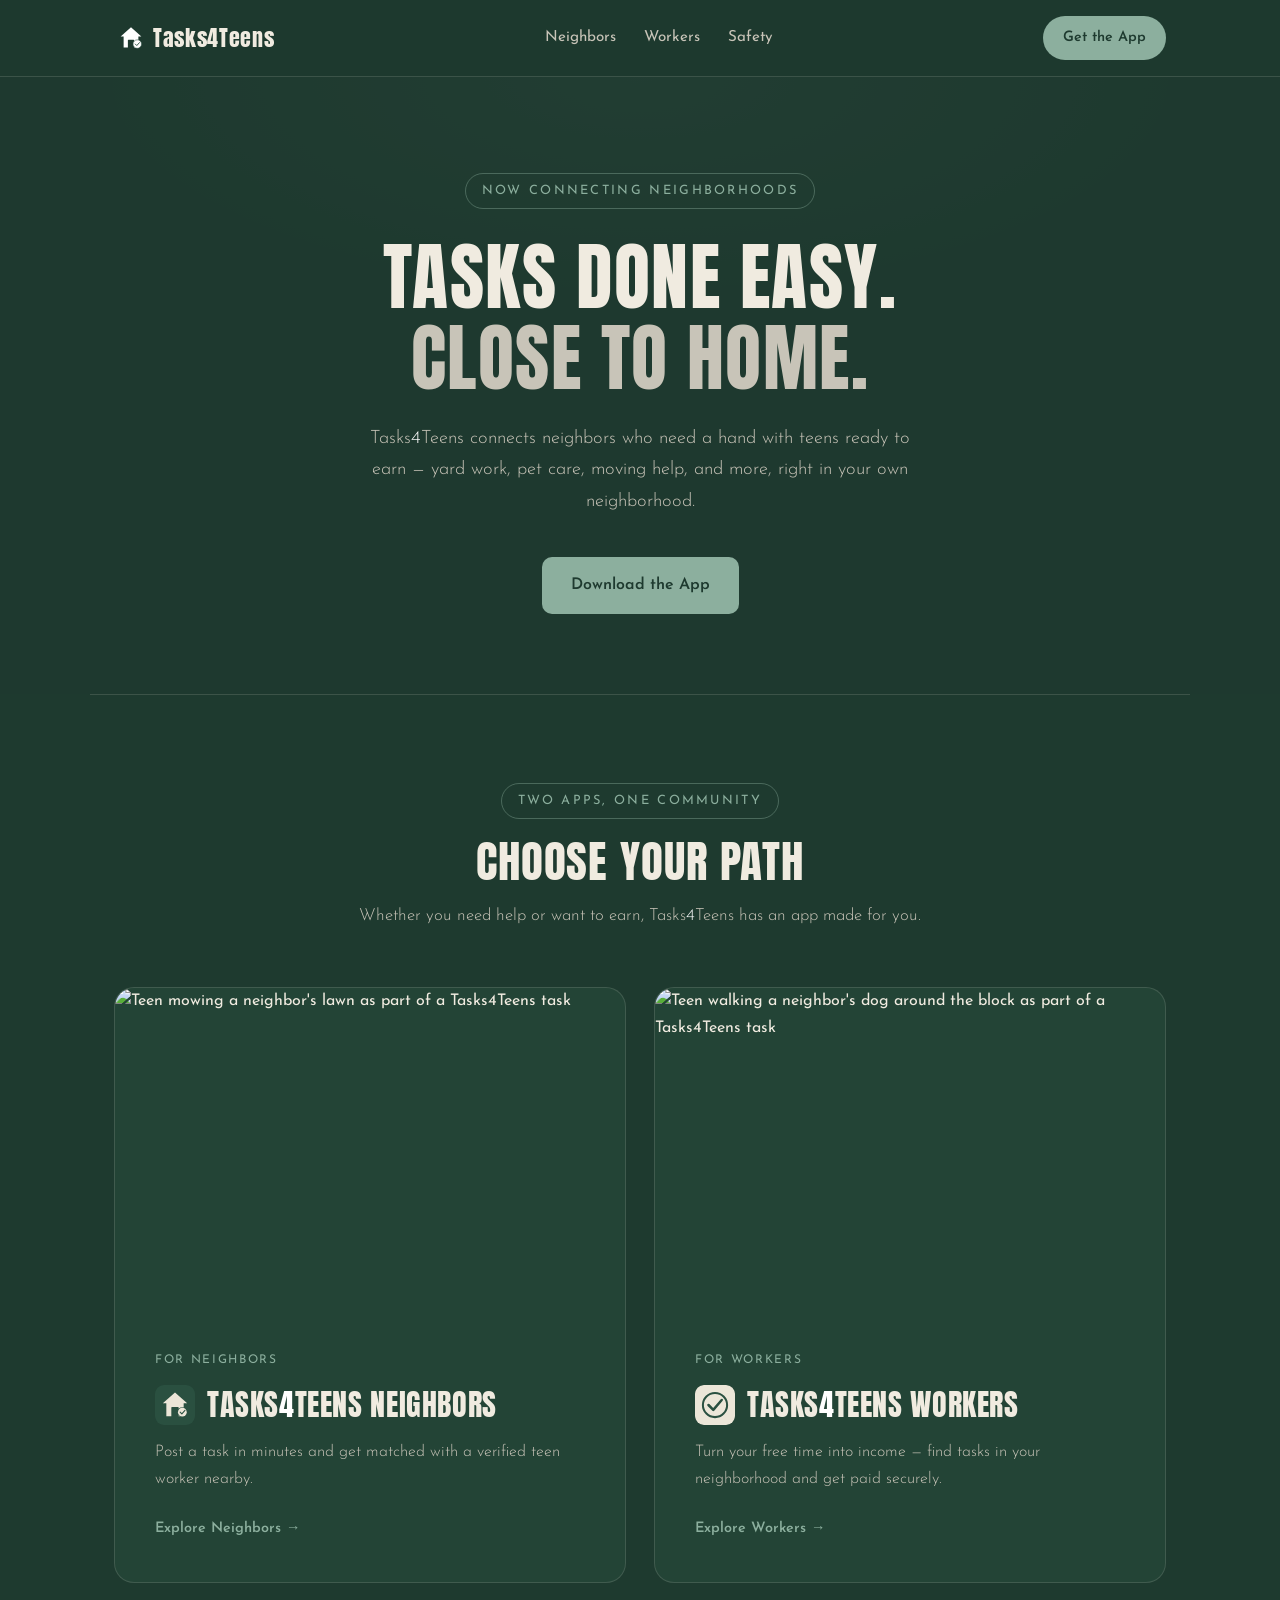
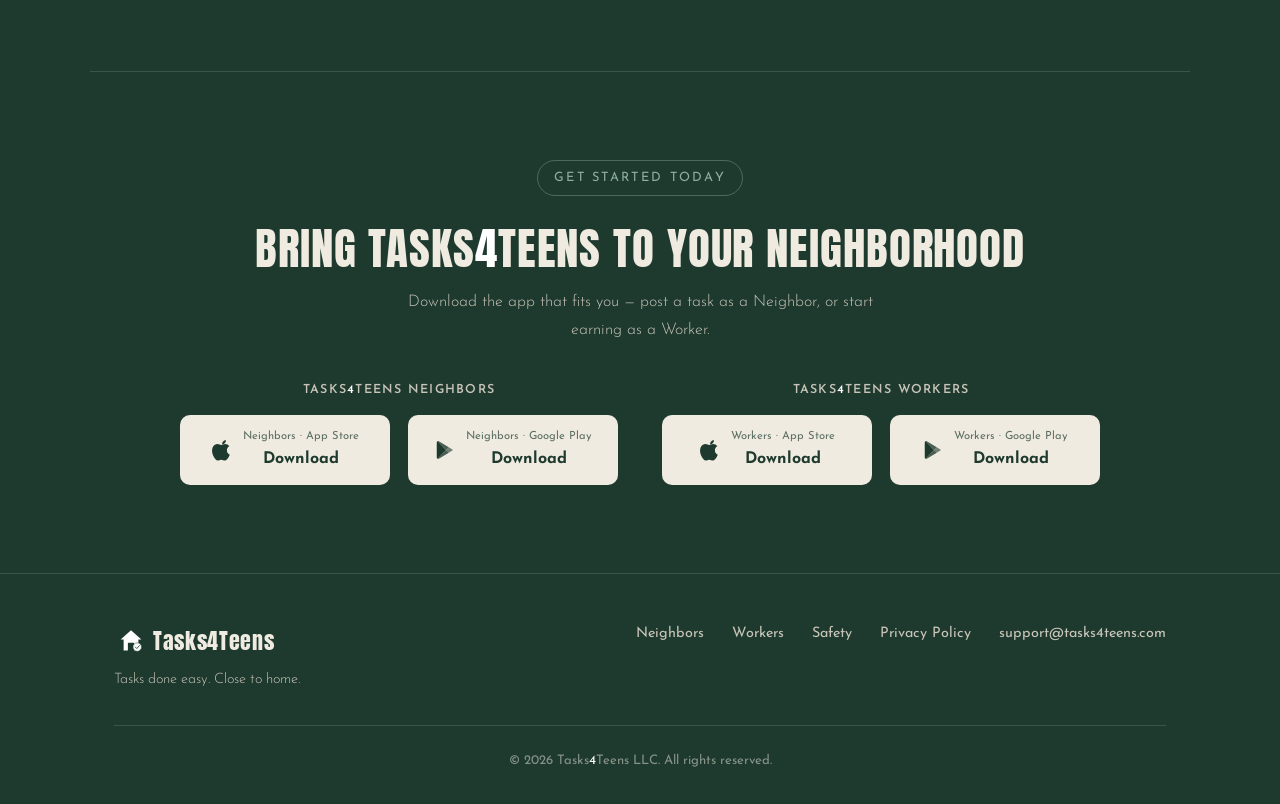
==== commit 6337d581: "Remove redundant "Meet the Apps" hero button The previous commit renamed the teaser section's h2 hea" ====
--- a/index.html
+++ b/index.html
@@ -41,7 +41,6 @@
       <p class="sub">Tasks<span style="color:#ffffff">4</span>Teens connects neighbors who need a hand with teens ready to earn — yard work, pet care, moving help, and more, right in your own neighborhood.</p>
       <div class="hero-actions">
         <a href="#download" class="btn btn-primary">Download the App</a>
-        <a href="#neighbors" class="btn btn-outline">Meet the Apps</a>
       </div>
     </div>
   </section>
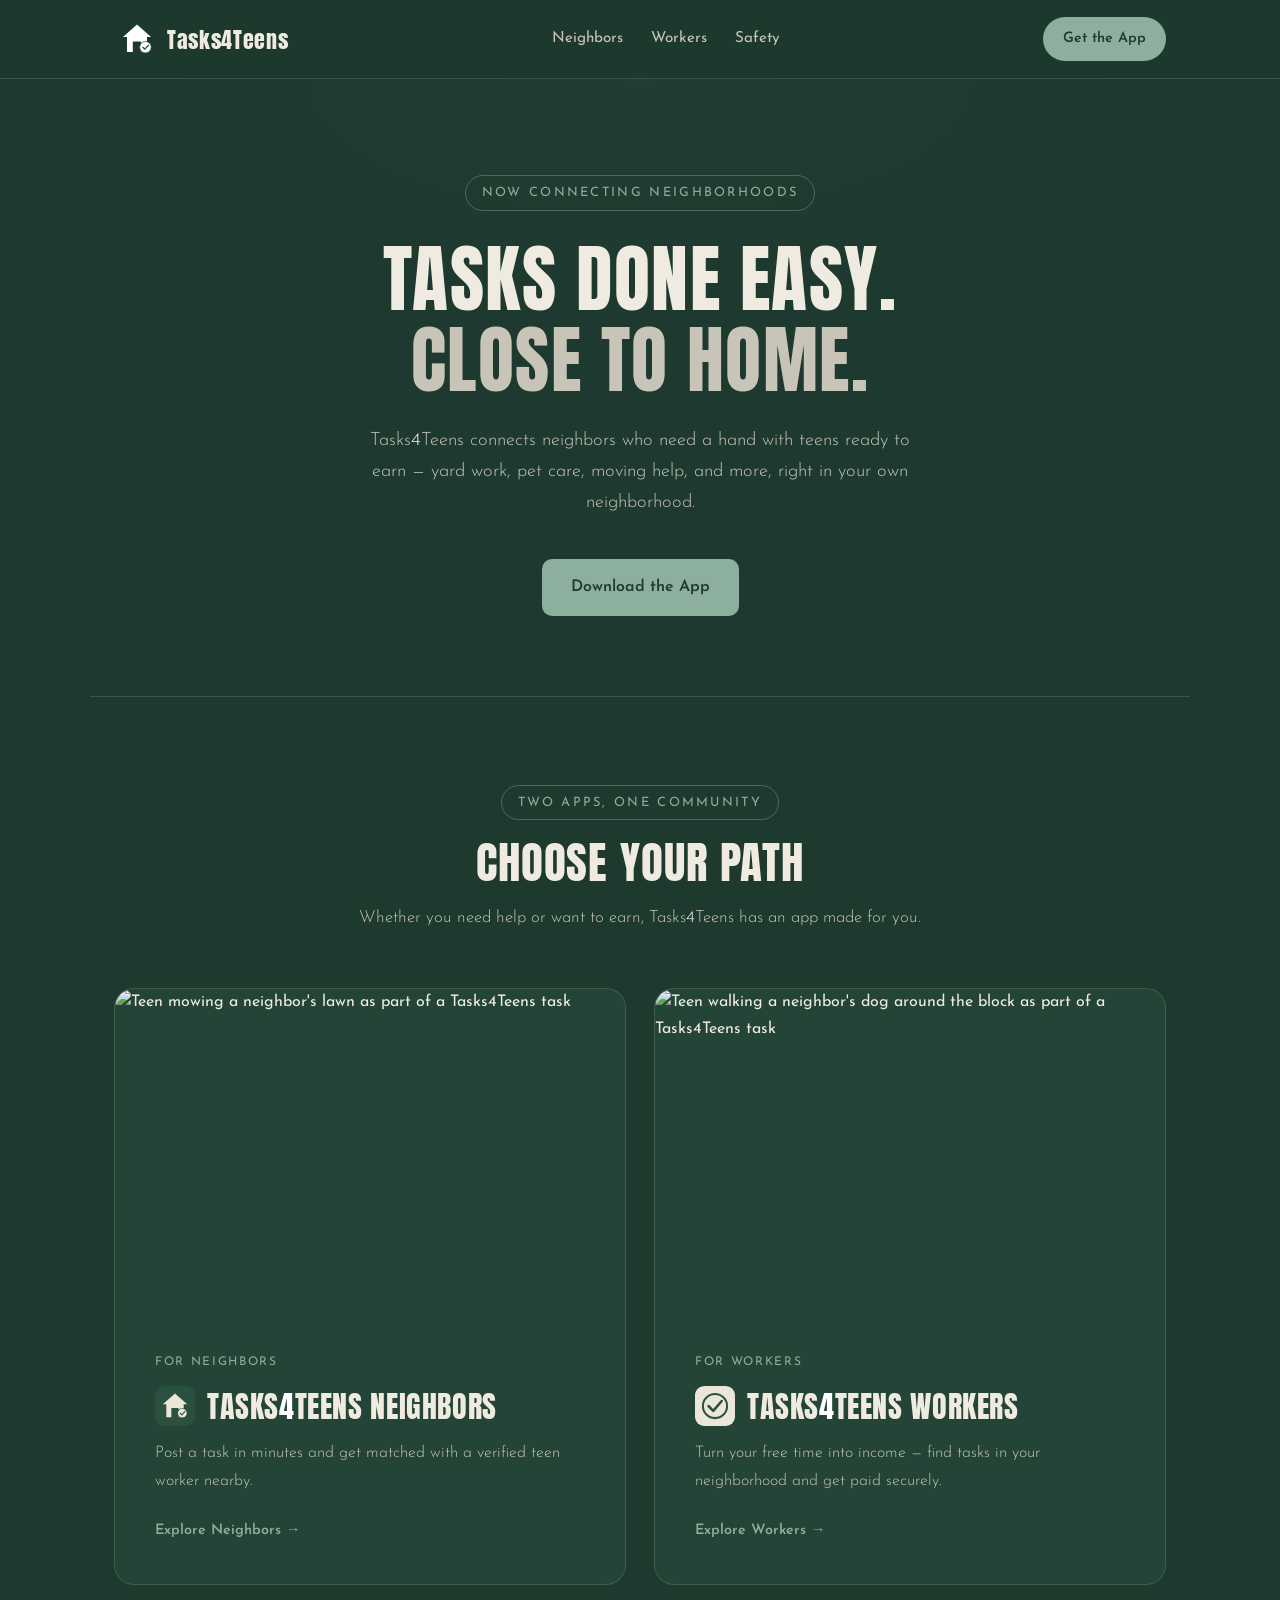
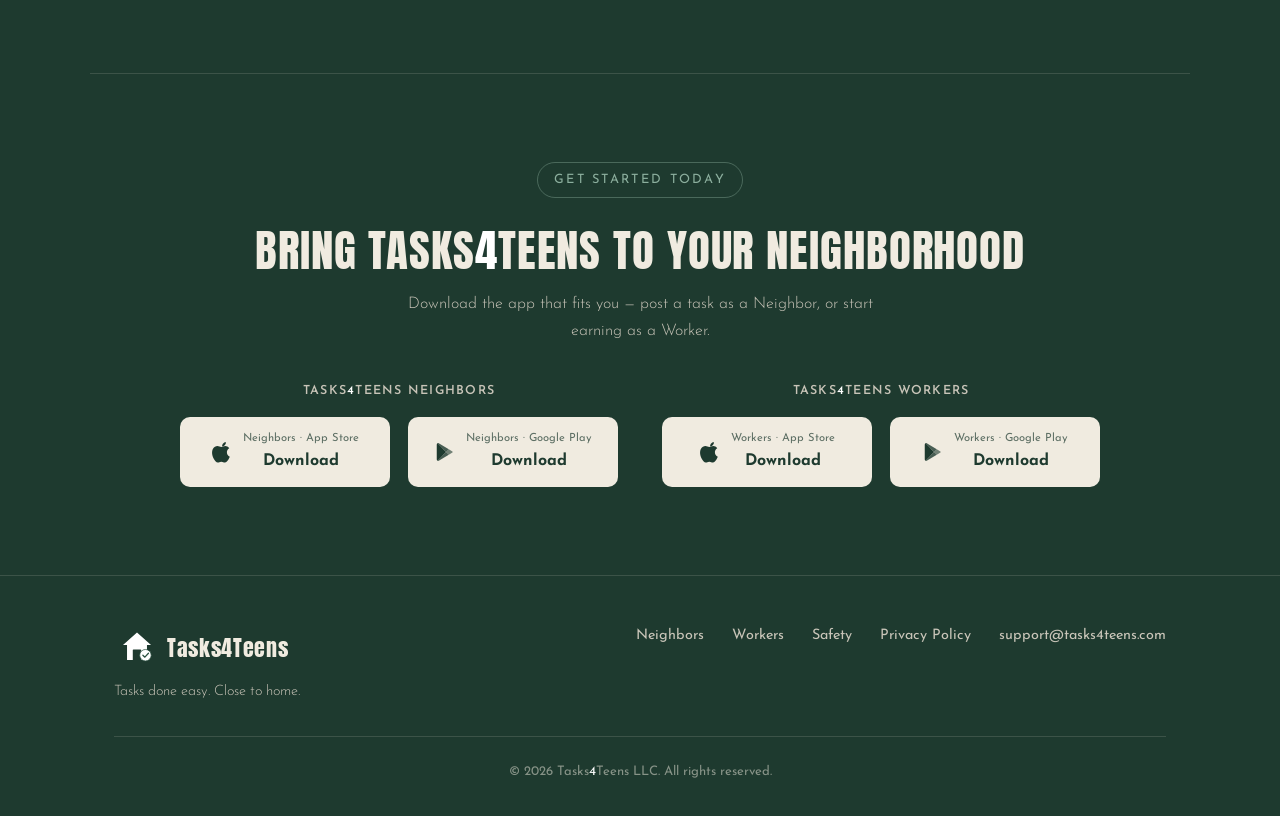
==== commit 42fdcee7: "Mobile-responsive audit and fix pass across all four pages Built on the existing breakpoints (720/80" ====
--- a/index.html
+++ b/index.html
@@ -16,6 +16,8 @@
 <header>
   <nav class="wrap">
     <a class="logo" href="index.html"><img class="logo-icon" src="assets/logo-mark-white.svg" alt=""><span class="wordmark">Tasks<span>4</span>Teens</span></a>
+    <input type="checkbox" id="nav-toggle" class="nav-toggle-input">
+    <label for="nav-toggle" class="nav-toggle" aria-label="Toggle menu"><span></span><span></span><span></span></label>
     <ul class="nav-links">
       <li><a href="neighbors.html">Neighbors</a></li>
       <li><a href="workers.html">Workers</a></li>
--- a/assets/styles.css
+++ b/assets/styles.css
@@ -73,7 +73,7 @@
 .logo {
   display: inline-flex;
   align-items: center;
-  gap: 5px;
+  gap: 7px;
   font-family: 'Anton', sans-serif;
   font-size: 1.4rem;
   letter-spacing: 0.03em;
@@ -81,9 +81,12 @@
 }
 .logo:hover { text-decoration: none; }
 .logo-icon {
-  width: 34px;
-  height: 34px;
+  width: 46px;
+  height: 46px;
   flex-shrink: 0;
+}
+.wordmark {
+  margin-top: 2px;
 }
 .nav-links {
   display: flex;
@@ -102,10 +105,66 @@
   font-size: 0.9rem;
 }
 .nav-cta:hover { text-decoration: none; background: var(--accent-hover); }
-.nav-toggle { display: none; }
-
+.nav-toggle-input { display: none; }
+.nav-toggle {
+  display: none;
+  flex-direction: column;
+  justify-content: center;
+  gap: 5px;
+  width: 30px;
+  height: 30px;
+  cursor: pointer;
+}
+.nav-toggle span {
+  display: block;
+  height: 2px;
+  border-radius: 2px;
+  background: var(--text);
+}
+
+/* Mobile nav: pure-CSS checkbox-hack dropdown (no JS on this site).
+   Known tradeoff: the hamburger is mouse/touch-operable via the visible
+   label, but the hidden checkbox driving it isn't independently reachable
+   by keyboard since it's display:none - a small JS-free-menu limitation,
+   not a JS-based ARIA toggle. */
 @media (max-width: 720px) {
-  .nav-links { display: none; }
+  .nav-toggle { display: flex; }
+  .nav-links {
+    display: flex;
+    flex-direction: column;
+    align-items: center;
+    gap: 0;
+    position: absolute;
+    top: 100%;
+    left: 0;
+    right: 0;
+    background: var(--surface);
+    border-bottom: 1px solid var(--border);
+    max-height: 0;
+    overflow: hidden;
+    transition: max-height 0.25s ease;
+    z-index: 10;
+  }
+  .nav-links li {
+    width: 100%;
+    text-align: center;
+  }
+  .nav-links a {
+    display: block;
+    padding: 14px 0;
+  }
+  .nav-toggle-input:checked ~ .nav-links {
+    max-height: 300px;
+  }
+}
+
+/* Extra safety margin for the smallest phones: with the mobile nav row
+   down to just logo + hamburger + CTA, the full-size logo/CTA can get
+   tight around ~375px viewports - shrink both slightly. */
+@media (max-width: 480px) {
+  .logo-icon { width: 34px; height: 34px; }
+  .logo { font-size: 1.1rem; gap: 5px; }
+  .nav-cta { padding: 8px 14px; font-size: 0.78rem; }
 }
 
 /* Hero */
@@ -196,20 +255,54 @@
   flex-wrap: wrap;
 }
 
+/* .hero h1's clamp() floors at a flat 2.6rem (41.6px) for any viewport
+   under ~693px (6vw only exceeds 2.6rem above that width) - meaning every
+   phone from 320px to 480px gets the exact same, oversized heading. Give
+   phones their own smaller clamp instead of touching the base rule, so
+   tablet/desktop (>600px) keep the original untouched. */
+@media (max-width: 600px) {
+  .hero { padding: 64px 0 56px; }
+}
+@media (max-width: 480px) {
+  .hero h1 { font-size: clamp(1.9rem, 9vw, 2.4rem); }
+}
+
 /* Page intro (used by neighbors/workers/safety in place of the hero) */
-.page-intro { padding: 64px 0 56px; }
+.page-intro { padding: 32px 0 0; }
+.page-intro .section-head { margin-bottom: 32px; }
 .page-title-row {
   display: flex;
   align-items: center;
   justify-content: center;
-  gap: 14px;
+  gap: 18px;
   margin-bottom: 12px;
 }
+.page-title-row h1 {
+  margin-top: 4px;
+}
 .page-icon {
-  width: 48px;
-  height: 48px;
-  border-radius: 11px;
+  width: 80px;
+  height: 80px;
+  border-radius: 18px;
   flex-shrink: 0;
+}
+
+/* At 375-430px, the 80px icon + gap leaves too little room for a heading
+   like "Tasks4Teens Neighbors" to sit beside it without wrapping into an
+   awkward multi-line block next to a large icon - stack them instead. */
+@media (max-width: 600px) {
+  .page-title-row {
+    flex-direction: column;
+    gap: 10px;
+  }
+  .page-title-row h1 {
+    margin-top: 0;
+  }
+  .page-icon {
+    width: 56px;
+    height: 56px;
+    border-radius: 13px;
+  }
 }
 
 /* Buttons */
@@ -356,6 +449,14 @@
 }
 .detail-card ul {
   margin-bottom: 0;
+}
+
+/* 40px padding is heavy relative to a ~327px-wide mobile card (audience
+   teasers and detail cards both use .card-body), and the 1.9rem heading
+   crowds the 40px card-icon at that width - trim both. */
+@media (max-width: 600px) {
+  .card-body { padding: 24px; }
+  .audience-card h3 { font-size: 1.5rem; }
 }
 
 /* How it works */
@@ -503,3 +604,22 @@
   padding-top: 24px;
   border-top: 1px solid var(--border);
 }
+
+/* Bug fix: .footer-links had no flex-wrap, so its 5 items (including the
+   long support@tasks4teens.com email) had no way to wrap and would
+   overflow horizontally below ~550px - .footer-grid wrapping alone only
+   moved the whole <ul> to its own row, it didn't fix wrapping *within*
+   the <ul> itself. Scoped to the media query (rather than the base rule)
+   even though it's harmless at any width, so every behavioral change
+   here stays confined to phones/tablets and desktop is untouched. */
+@media (max-width: 600px) {
+  .footer-grid {
+    justify-content: center;
+    text-align: center;
+  }
+  .footer-links {
+    flex-wrap: wrap;
+    justify-content: center;
+    gap: 12px 20px;
+  }
+}
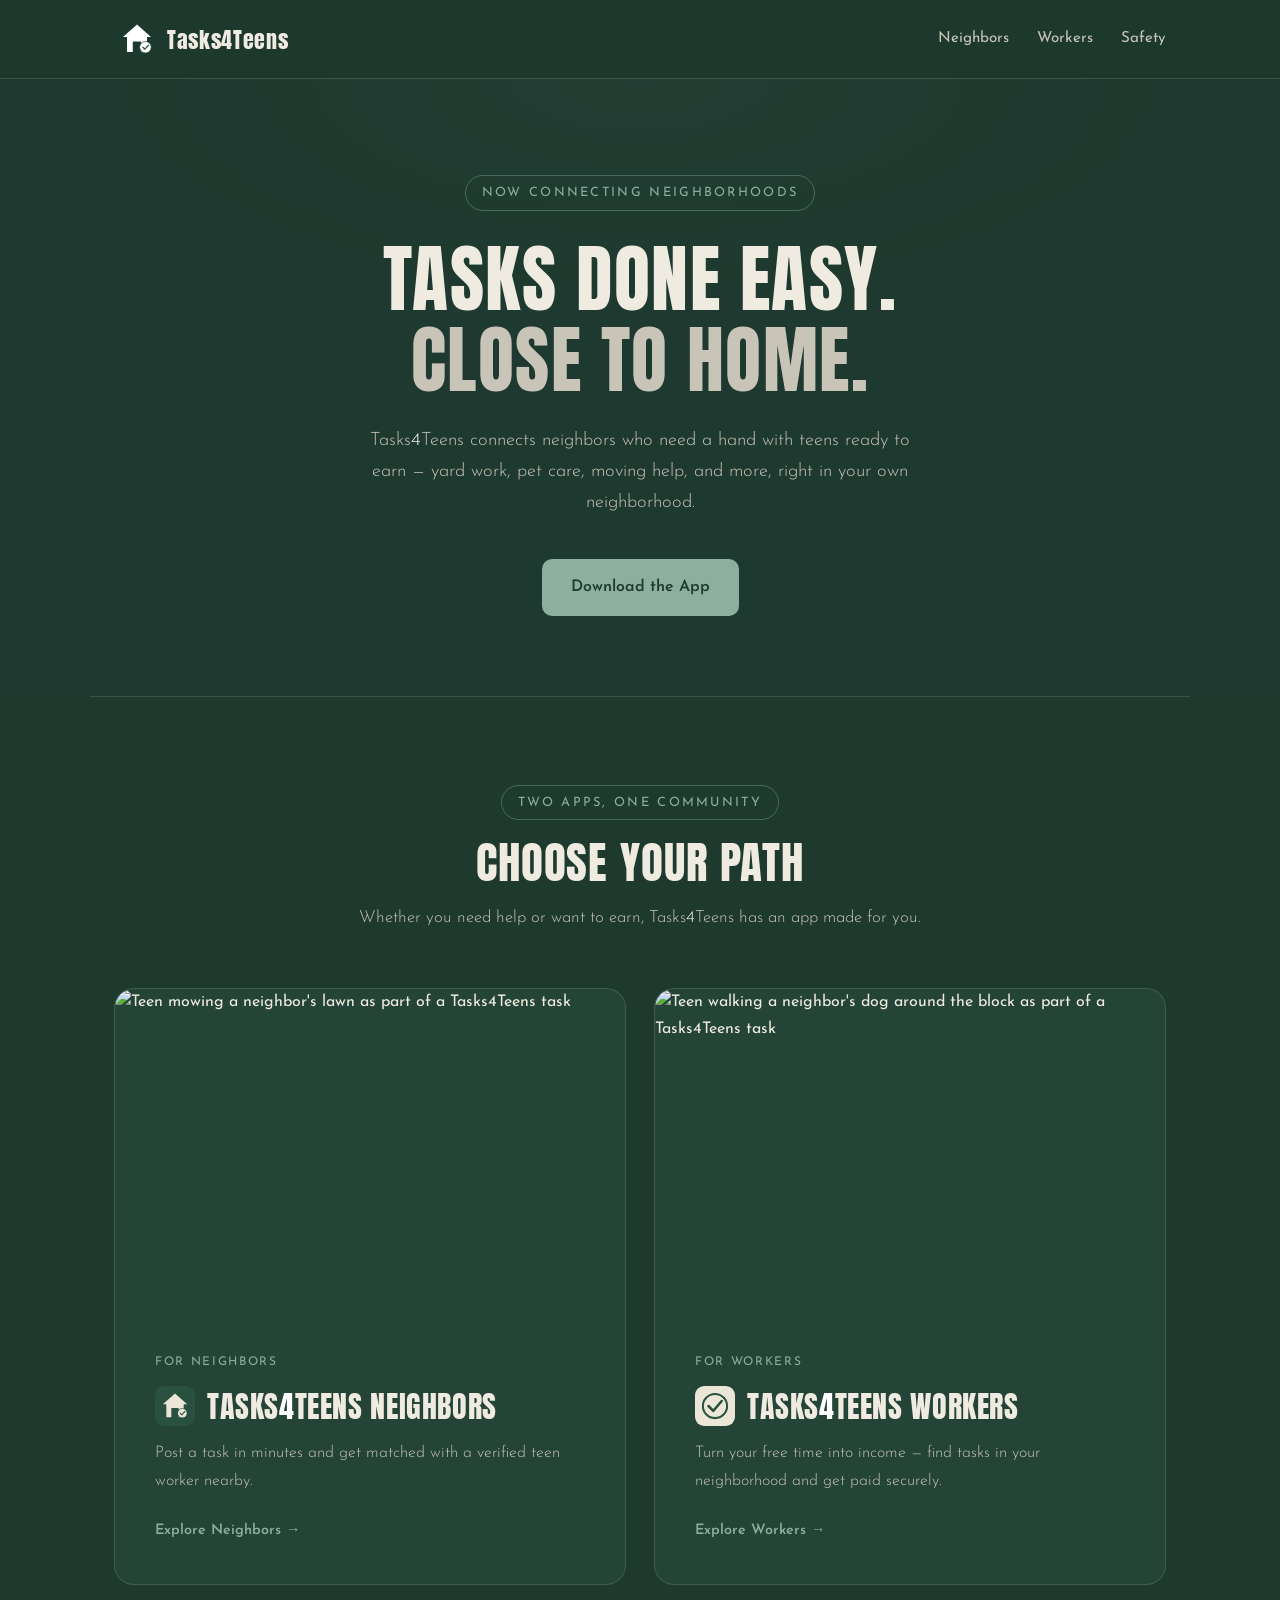
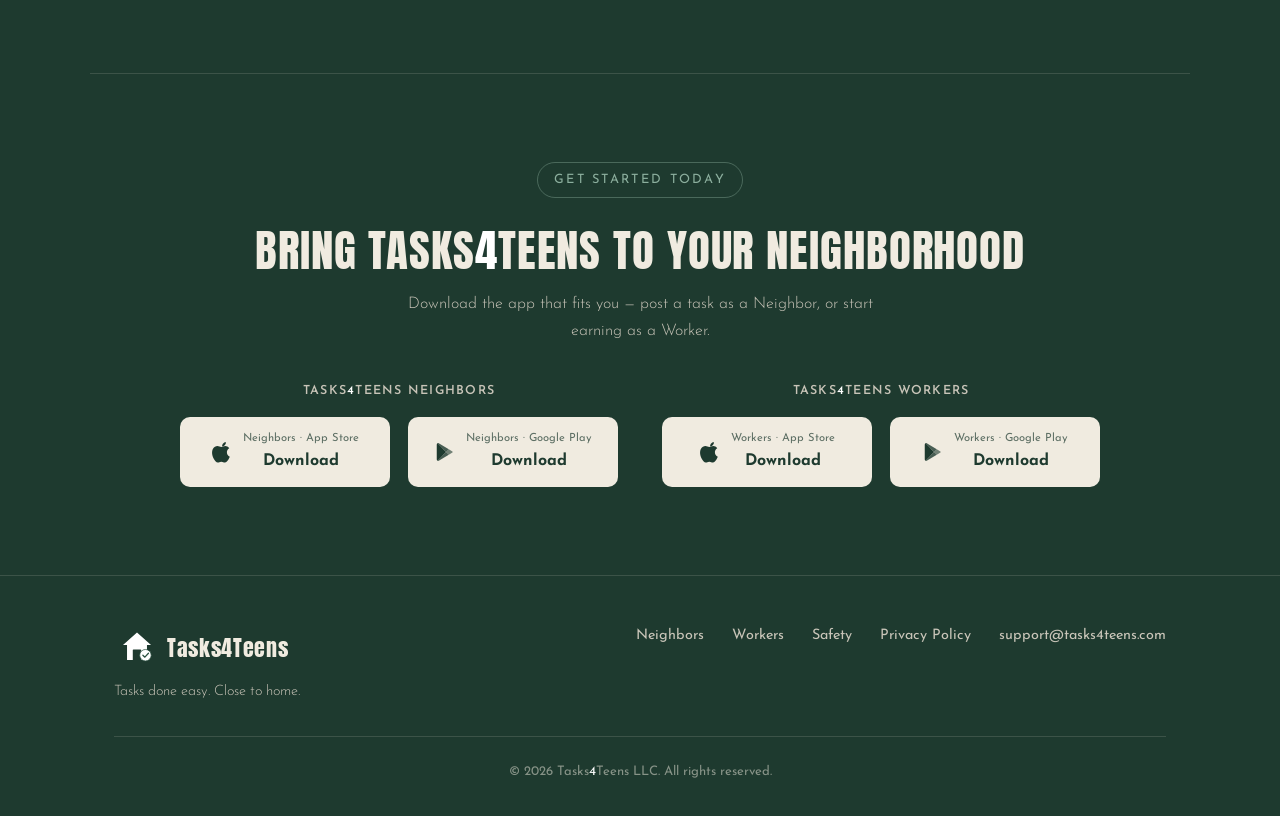
==== commit 479e77a5: "Remove "Get the App" nav-cta button from all four pages Removed the .nav-cta <a> element from the he" ====
--- a/index.html
+++ b/index.html
@@ -23,7 +23,6 @@
       <li><a href="workers.html">Workers</a></li>
       <li><a href="safety.html">Safety</a></li>
     </ul>
-    <a href="#download" class="nav-cta">Get the App</a>
   </nav>
 </header>
 
--- a/assets/styles.css
+++ b/assets/styles.css
@@ -96,15 +96,6 @@
 }
 .nav-links a { color: var(--text-muted); }
 .nav-links a.active { color: var(--text); font-weight: 600; }
-.nav-cta {
-  background: var(--accent);
-  color: var(--surface);
-  padding: 10px 20px;
-  border-radius: 999px;
-  font-weight: 600;
-  font-size: 0.9rem;
-}
-.nav-cta:hover { text-decoration: none; background: var(--accent-hover); }
 .nav-toggle-input { display: none; }
 .nav-toggle {
   display: none;
@@ -164,7 +155,6 @@
 @media (max-width: 480px) {
   .logo-icon { width: 34px; height: 34px; }
   .logo { font-size: 1.1rem; gap: 5px; }
-  .nav-cta { padding: 8px 14px; font-size: 0.78rem; }
 }
 
 /* Hero */
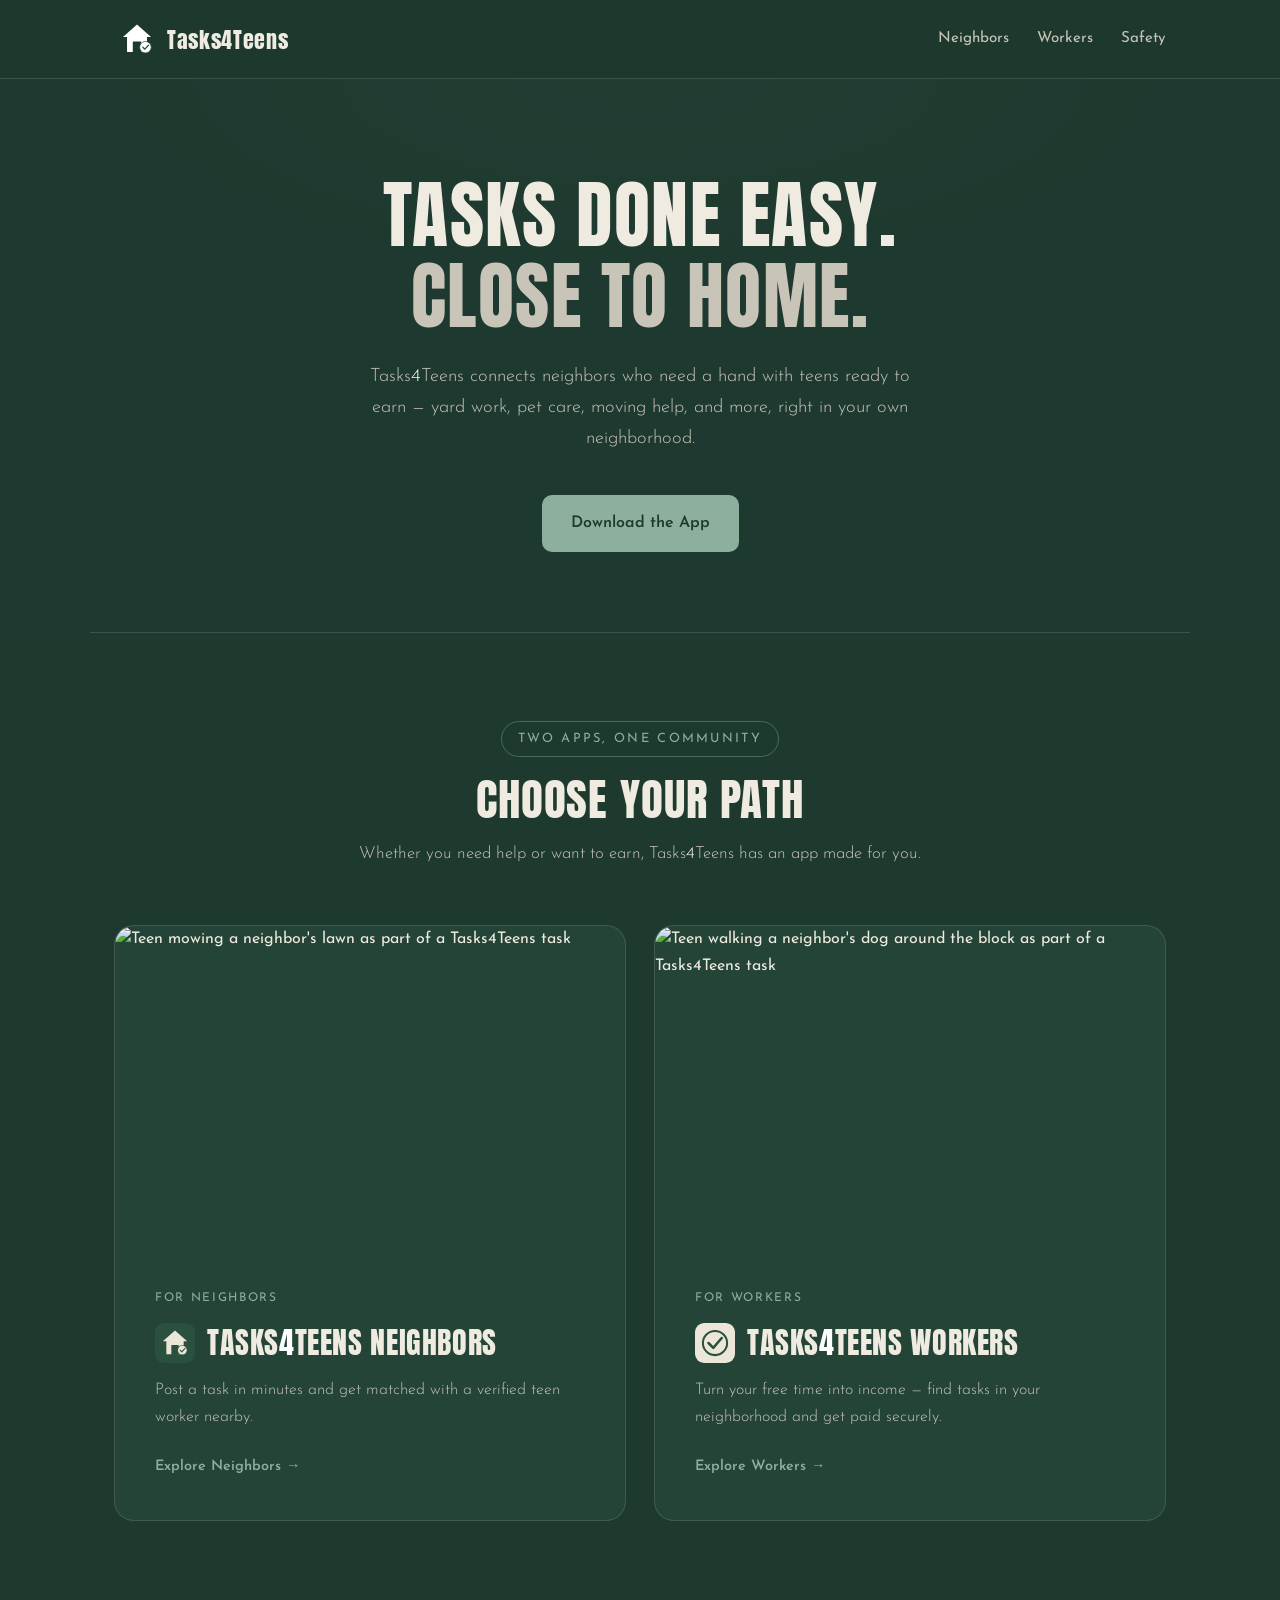
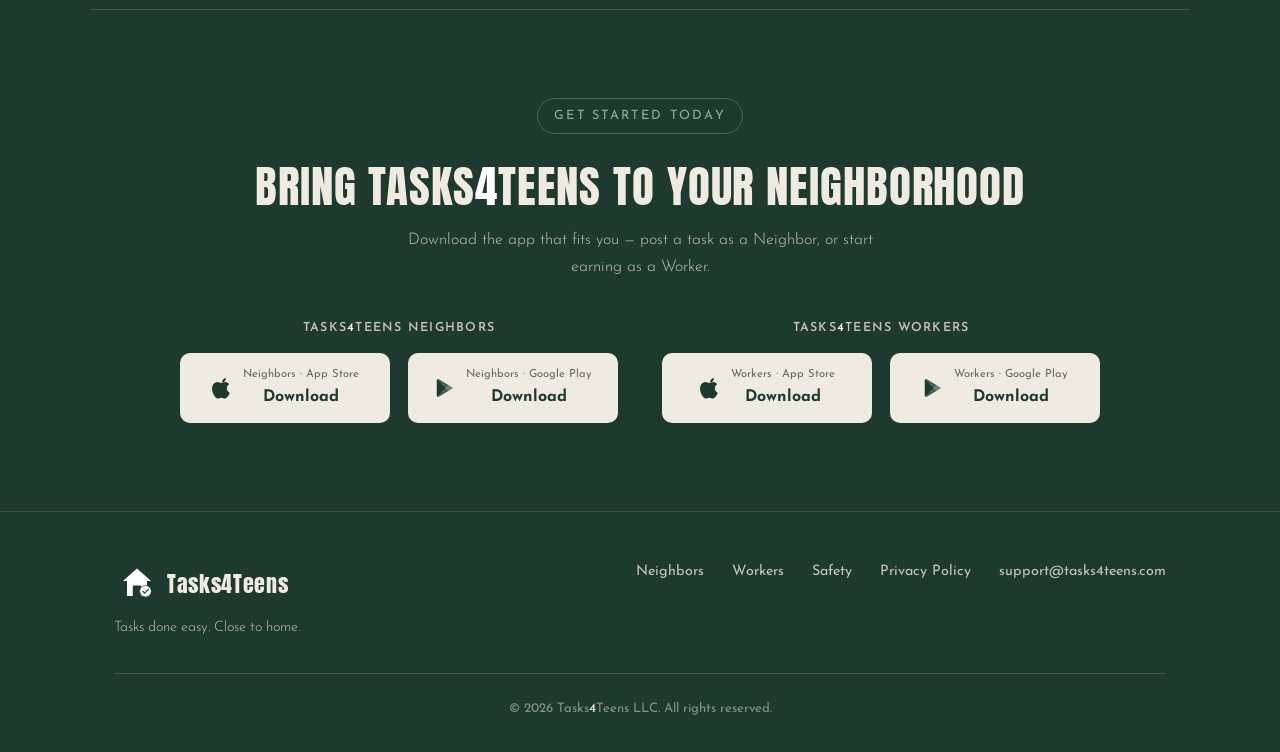
==== commit 7850df45: "Remove hero eyebrow badge from index.html Deleted the "Now connecting neighborhoods" eyebrow span. L" ====
--- a/index.html
+++ b/index.html
@@ -37,7 +37,6 @@
       <div class="hero-bg-overlay"></div>
     </div>
     <div class="wrap">
-      <span class="eyebrow">Now connecting neighborhoods</span>
       <h1>Tasks done easy.<br><span class="line2">Close to home.</span></h1>
       <p class="sub">Tasks<span style="color:#ffffff">4</span>Teens connects neighbors who need a hand with teens ready to earn — yard work, pet care, moving help, and more, right in your own neighborhood.</p>
       <div class="hero-actions">
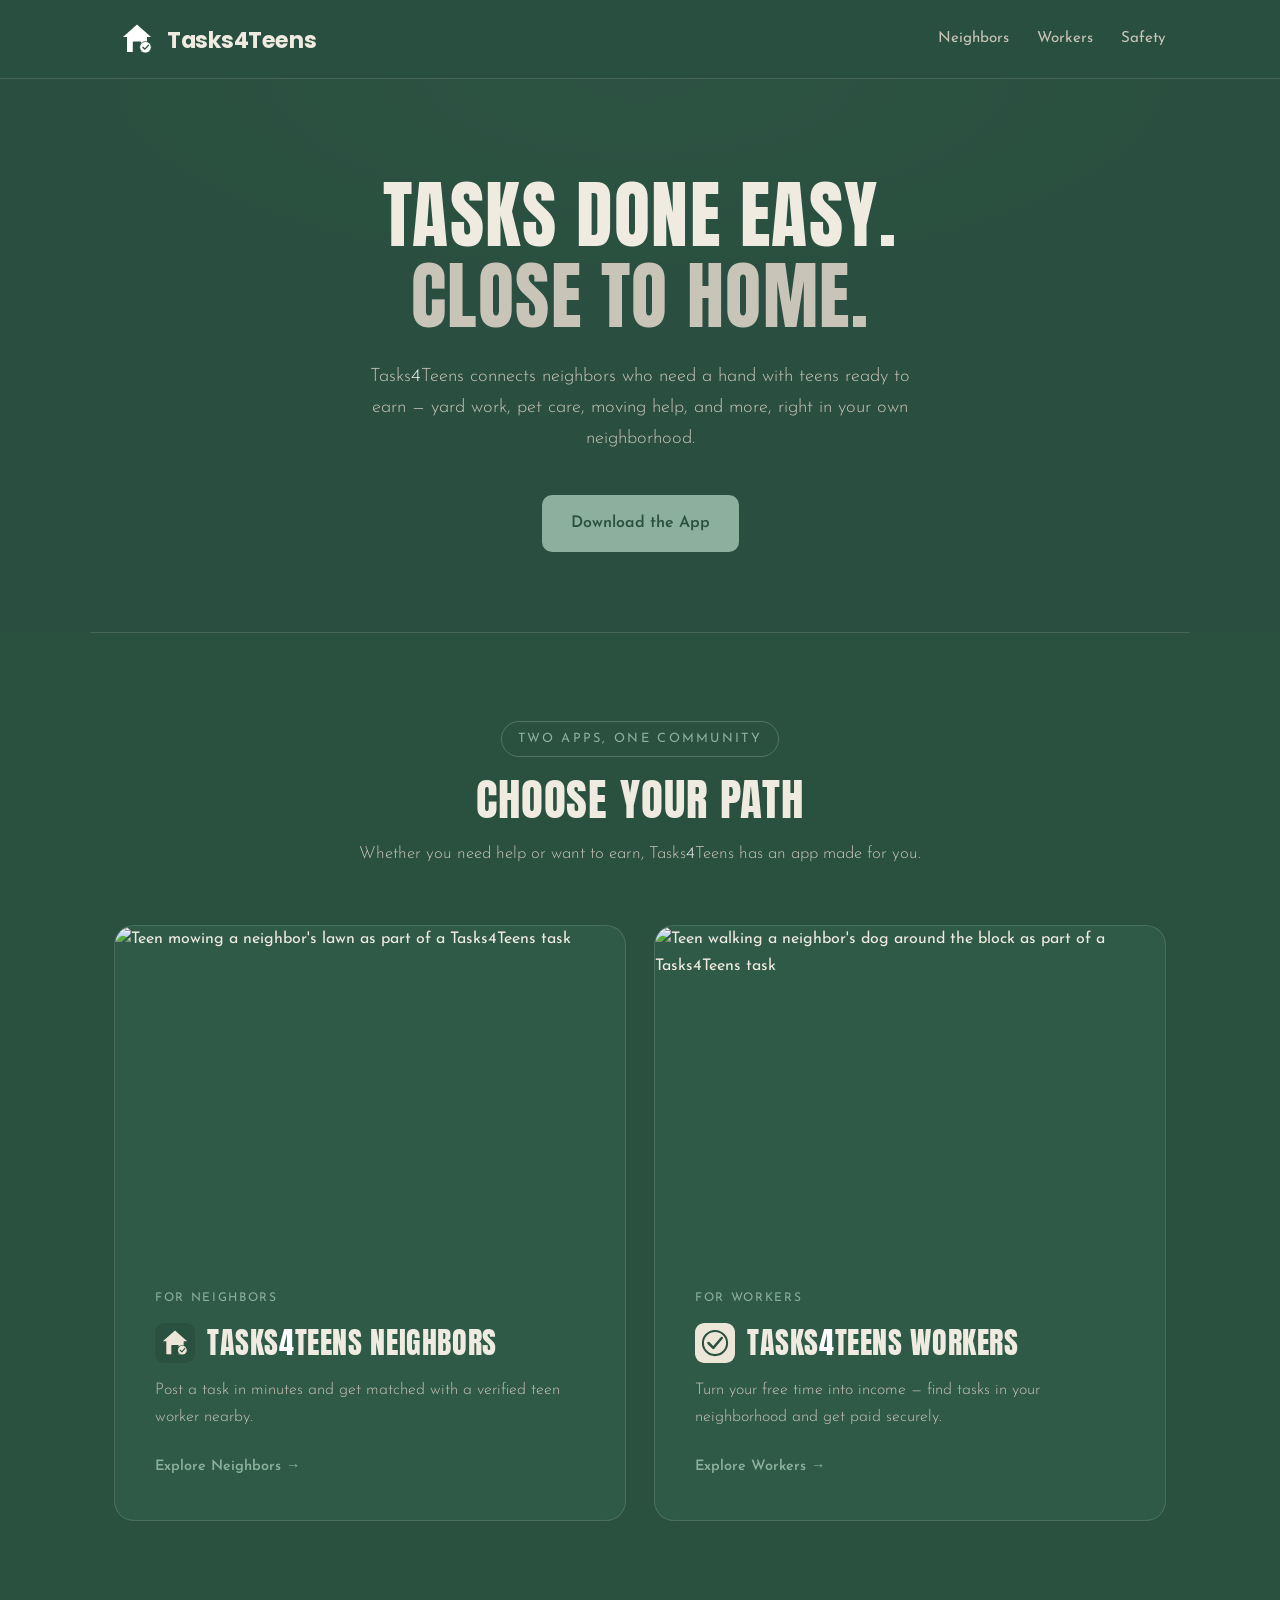
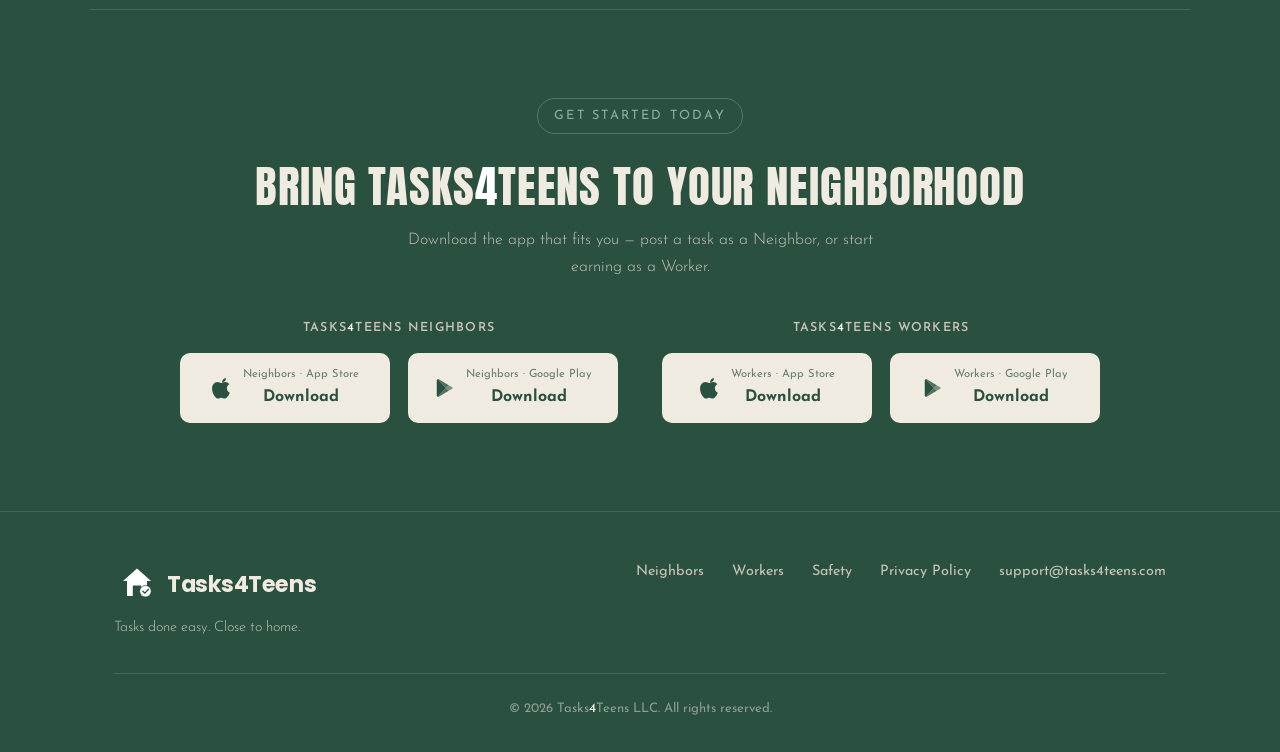
==== commit 2852328d: "Update brand green to #2a5040 and switch wordmark font to Poppins Finalized brand reference confirms" ====
--- a/index.html
+++ b/index.html
@@ -8,7 +8,7 @@
 <link rel="icon" type="image/svg+xml" href="assets/neighbors-icon-option3-warmcream.svg">
 <link rel="preconnect" href="https://fonts.googleapis.com">
 <link rel="preconnect" href="https://fonts.gstatic.com" crossorigin>
-<link href="https://fonts.googleapis.com/css2?family=Anton&family=Josefin+Sans:wght@300;400;500;600;700&display=swap" rel="stylesheet">
+<link href="https://fonts.googleapis.com/css2?family=Anton&family=Josefin+Sans:wght@300;400;500;600;700&family=Poppins:wght@700&display=swap" rel="stylesheet">
 <link rel="stylesheet" href="assets/styles.css">
 </head>
 <body>
--- a/assets/styles.css
+++ b/assets/styles.css
@@ -8,10 +8,10 @@
    page can re-theme itself just by overriding :root. */
 
 :root {
-  --surface: #1e3a2f;
-  --surface-rgb: 30, 58, 47;
-  --surface-alt: #24483a;
-  --surface-card: #234436;
+  --surface: #2a5040;
+  --surface-rgb: 42, 80, 64;
+  --surface-alt: #315d4a;
+  --surface-card: #2f5a48;
   --text: #f0ebe0;
   --text-rgb: 240, 235, 224;
   --text-muted: #c8c4b8;
@@ -74,9 +74,10 @@
   display: inline-flex;
   align-items: center;
   gap: 7px;
-  font-family: 'Anton', sans-serif;
+  font-family: 'Poppins', sans-serif;
+  font-weight: 700;
   font-size: 1.4rem;
-  letter-spacing: 0.03em;
+  letter-spacing: -0.02em;
   color: var(--text);
 }
 .logo:hover { text-decoration: none; }
@@ -190,7 +191,7 @@
 .hero-bg-overlay {
   position: absolute;
   inset: 0;
-  background: rgba(30, 58, 47, 0.77);
+  background: rgba(var(--surface-rgb), 0.77);
 }
 .hero > .wrap {
   position: relative;
